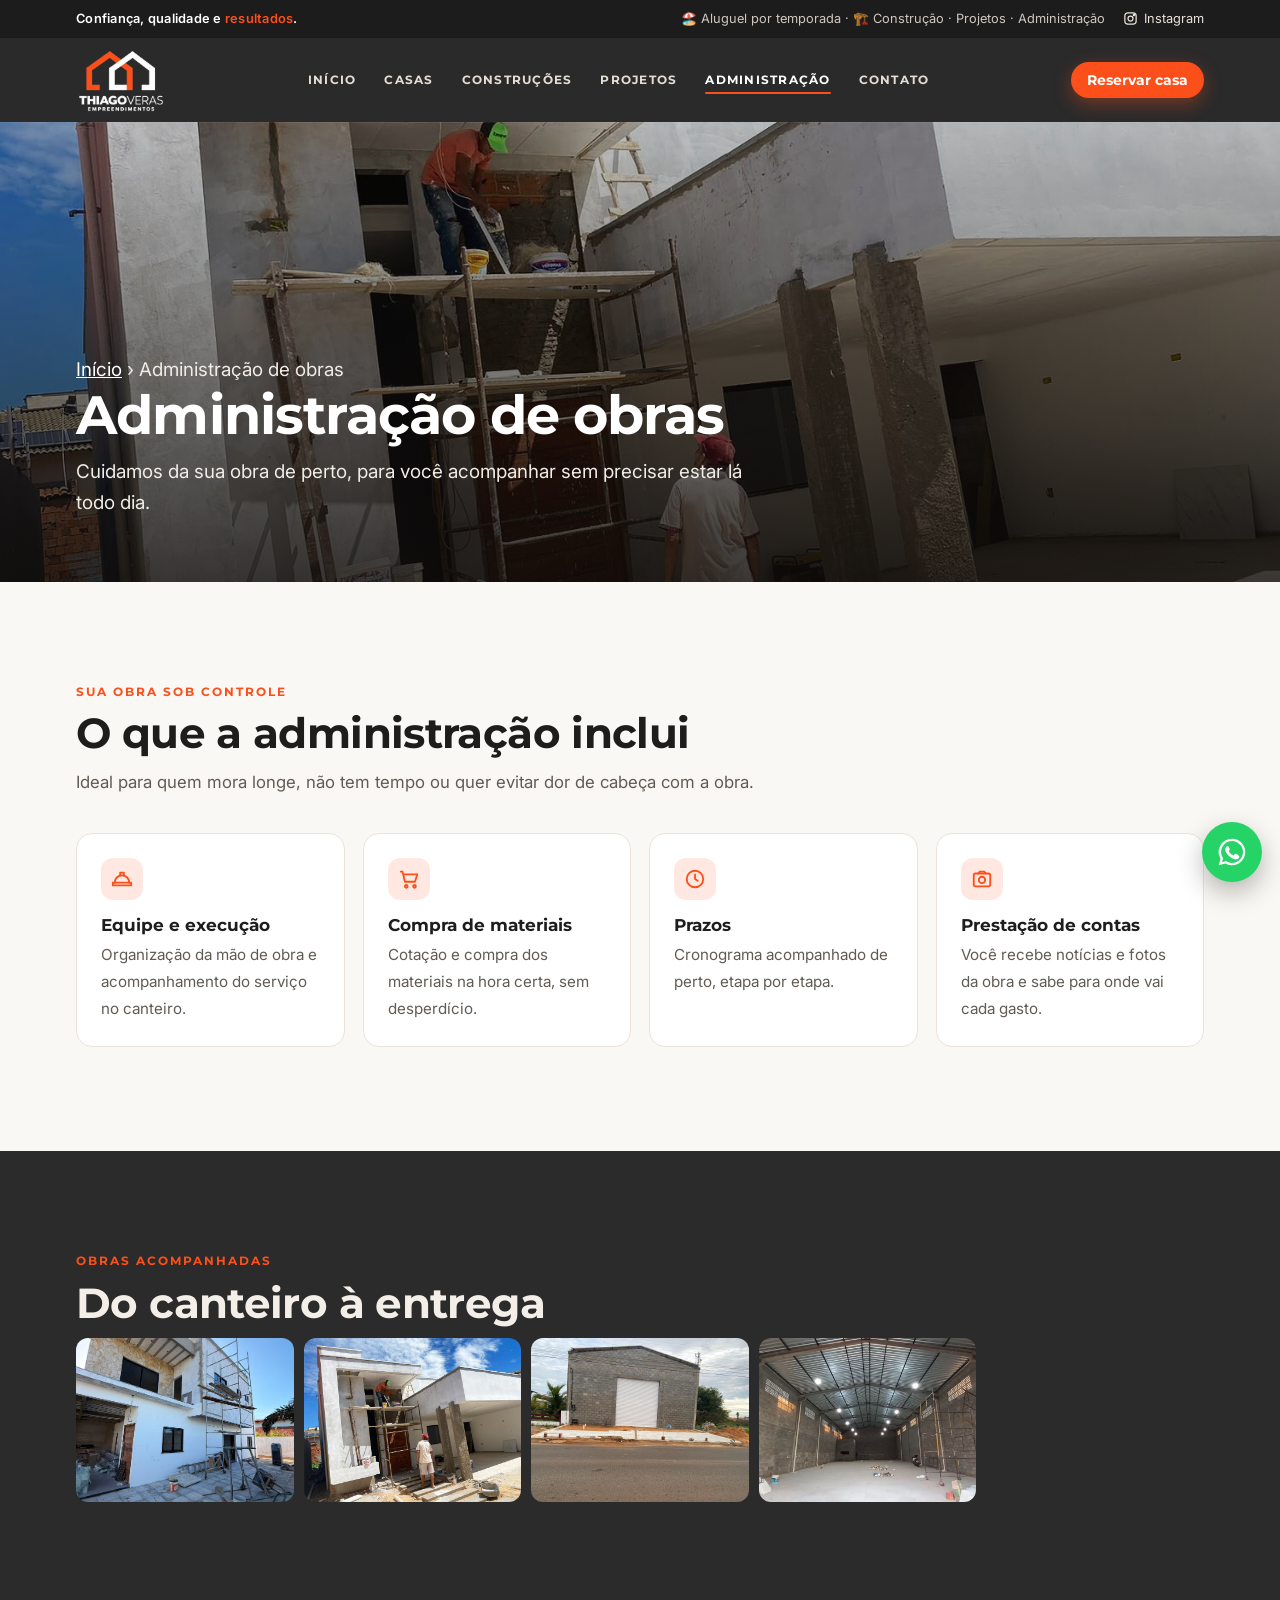
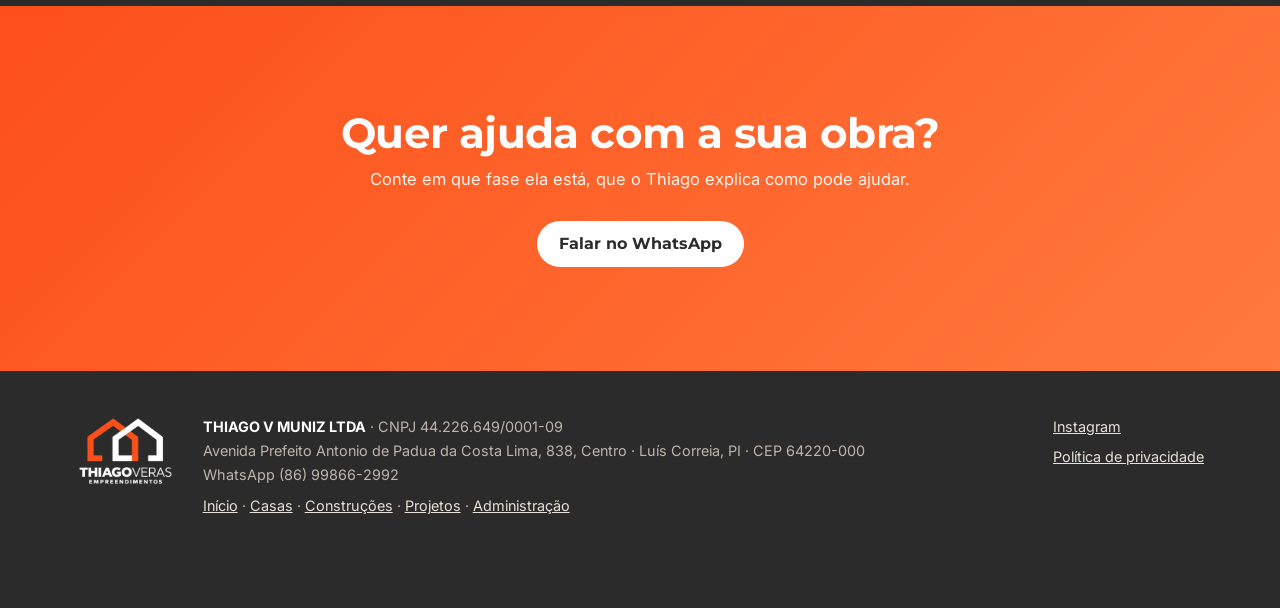
==== administracao.html @ 185dfd1c "Site dividido em páginas: Início, Casas, Construções, Projetos e Administração O início apresenta as" ====
<!doctype html>
<html lang="pt-BR">
<head>
<meta charset="utf-8">
<meta name="viewport" content="width=device-width, initial-scale=1">
<title>Administração de obras — Thiago Veras Empreendimentos, Luís Correia, PI</title>
<meta name="description" content="Administração de obras em Luís Correia e região: equipe, compra de materiais, prazos e prestação de contas.">
<meta property="og:title" content="Administração de obras — Thiago Veras Empreendimentos, Luís Correia, PI">
<meta property="og:description" content="Administração de obras em Luís Correia e região: equipe, compra de materiais, prazos e prestação de contas.">
<meta property="og:image" content="img/obra-casa.jpg">
<meta property="og:type" content="website">
<meta property="og:locale" content="pt_BR">
<meta name="theme-color" content="#2b2b2b">
<link rel="icon" type="image/png" href="favicon.png">
<link rel="apple-touch-icon" href="icon-192.png">
<link rel="preconnect" href="https://fonts.googleapis.com">
<link rel="preconnect" href="https://fonts.gstatic.com" crossorigin>
<link href="https://fonts.googleapis.com/css2?family=Montserrat:wght@600;700;800&family=Inter:wght@400;500;600&display=swap" rel="stylesheet">
<link rel="stylesheet" href="style.css">
</head><body data-msg="Olá, Thiago! Quero falar sobre administração de obra.">

<div class="topbar">
  <div class="wrap">
    <span class="slogan">Confiança, qualidade e <em>resultados</em>.</span>
    <span class="info">
      <span class="hide-sm">🏖️ Aluguel por temporada · 🏗️ Construção · Projetos · Administração</span>
      <a class="hide-sm" href="https://www.instagram.com/thiago_veras_empreendimentos/" rel="noopener" aria-label="Instagram"><svg viewBox="0 0 24 24" fill="none" stroke="currentColor" stroke-width="2" aria-hidden="true"><rect x="3" y="3" width="18" height="18" rx="5"/><circle cx="12" cy="12" r="4"/><circle cx="17.5" cy="6.5" r="1" fill="currentColor"/></svg>Instagram</a>
    </span>
  </div>
</div>

<header class="top" id="topo-fixo">
  <div class="wrap">
    <a class="logo" href="index.html" aria-label="Thiago Veras Empreendimentos, início"><img src="img/logo.png" alt="Thiago Veras Empreendimentos" width="90" height="64"></a>
    <nav class="menu" aria-label="Páginas">
      <a href="index.html">Início</a>
      <a href="casas.html">Casas</a>
      <a href="construcoes.html">Construções</a>
      <a href="projetos.html">Projetos</a>
      <a href="administracao.html" aria-current="page">Administração</a>
      <a href="#contato">Contato</a>
    </nav>
    <div class="head-cta">
      <a class="btn small" href="casas.html">Reservar casa</a>
      <button type="button" class="burger" aria-label="Abrir menu" aria-expanded="false" aria-controls="menu-cel"><svg viewBox="0 0 24 24" fill="none" stroke="currentColor" stroke-width="2.2" stroke-linecap="round" aria-hidden="true"><path d="M4 7h16M4 12h16M4 17h16"/></svg></button>
    </div>
  </div>
</header>

<div class="drawer" id="menu-cel" aria-hidden="true">
  <div class="fundo"></div>
  <div class="painel" role="dialog" aria-label="Menu">
    <div class="topo"><img src="img/logo.png" alt="Thiago Veras Empreendimentos" width="76" height="54"><button type="button" class="fechar" aria-label="Fechar menu">×</button></div>
    <nav aria-label="Páginas">
      <a href="index.html">Início</a>
      <a href="casas.html">Casas</a>
      <a href="construcoes.html">Construções</a>
      <a href="projetos.html">Projetos</a>
      <a href="administracao.html" aria-current="page">Administração</a>
      <a href="#contato">Contato</a>
    </nav>
    <a class="btn wa-link" href="#" rel="noopener">Falar no WhatsApp</a>
    <div class="rodape">
      <span>📍 Luís Correia, Piauí</span>
      <a href="https://www.instagram.com/thiago_veras_empreendimentos/" rel="noopener">@thiago_veras_empreendimentos</a>
    </div>
  </div>
</div>

<main id="topo">
  <section class="page-hero" style="padding:0">
    <img src="img/obra-casa.jpg" alt="Casa em construção com entrada e calçada de pedra" fetchpriority="high">
    <div class="wrap">
      <p class="crumb"><a href="index.html">Início</a> › Administração de obras</p>
      <h1>Administração de obras</h1>
      <p>Cuidamos da sua obra de perto, para você acompanhar sem precisar estar lá todo dia.</p>
    </div>
  </section>

  <section>
    <div class="wrap">
      <p class="eyebrow">Sua obra sob controle</p>
      <h2>O que a administração inclui</h2>
      <p class="lead">Ideal para quem mora longe, não tem tempo ou quer evitar dor de cabeça com a obra.</p>
      <div class="servicos">
        <div class="servico"><i class="ico"><svg viewBox="0 0 24 24" fill="none" stroke="currentColor" stroke-width="2" stroke-linecap="round" stroke-linejoin="round" aria-hidden="true"><path d="M4 16a8 8 0 0 1 16 0"/><path d="M2 16h20v3H2z"/><path d="M10 8V5h4v3"/></svg></i><b>Equipe e execução</b><span>Organização da mão de obra e acompanhamento do serviço no canteiro.</span></div>
        <div class="servico"><i class="ico"><svg viewBox="0 0 24 24" fill="none" stroke="currentColor" stroke-width="2" stroke-linecap="round" stroke-linejoin="round" aria-hidden="true"><circle cx="9" cy="20" r="1.5"/><circle cx="18" cy="20" r="1.5"/><path d="M3 4h2l2.5 11h11L21 7H6"/></svg></i><b>Compra de materiais</b><span>Cotação e compra dos materiais na hora certa, sem desperdício.</span></div>
        <div class="servico"><i class="ico"><svg viewBox="0 0 24 24" fill="none" stroke="currentColor" stroke-width="2" stroke-linecap="round" stroke-linejoin="round" aria-hidden="true"><circle cx="12" cy="12" r="9"/><path d="M12 7v5l3 2"/></svg></i><b>Prazos</b><span>Cronograma acompanhado de perto, etapa por etapa.</span></div>
        <div class="servico"><i class="ico"><svg viewBox="0 0 24 24" fill="none" stroke="currentColor" stroke-width="2" stroke-linecap="round" stroke-linejoin="round" aria-hidden="true"><rect x="3" y="6" width="18" height="14" rx="2"/><circle cx="12" cy="13" r="3.5"/><path d="M8 6l1.5-2h5L16 6"/></svg></i><b>Prestação de contas</b><span>Você recebe notícias e fotos da obra e sabe para onde vai cada gasto.</span></div>
      </div>
    </div>
  </section>

  <section class="build">
    <div class="wrap">
      <p class="eyebrow">Obras acompanhadas</p>
      <h2>Do canteiro à entrega</h2>
      <div class="gallery" data-galeria="Obras">
        <button type="button"><img loading="lazy" src="img/obra-sobrado.jpg" alt="Sobrado em construção com andaime"></button>
        <button type="button"><img loading="lazy" src="img/obra-casa.jpg" alt="Casa em construção com entrada e calçada de pedra"></button>
        <button type="button"><img loading="lazy" src="img/obra-galpao.jpg" alt="Fachada de galpão de blocos com portão de enrolar"></button>
        <button type="button"><img loading="lazy" src="img/obra-galpao-interno.jpg" alt="Interior de galpão amplo com telhado metálico"></button>
      </div>
    </div>
  </section>

  <section class="cta" id="contato">
    <div class="wrap">
      <h2>Quer ajuda com a sua obra?</h2>
      <p>Conte em que fase ela está, que o Thiago explica como pode ajudar.</p>
      <a class="btn wa-link" href="#" rel="noopener">Falar no WhatsApp</a>
    </div>
  </section>
</main>

<footer>
  <div class="wrap grid">
    <img src="img/logo.png" alt="Thiago Veras Empreendimentos" width="99" height="70">
    <div>
      <div><b>THIAGO V MUNIZ LTDA</b> · CNPJ 44.226.649/0001-09</div>
      <div>Avenida Prefeito Antonio de Padua da Costa Lima, 838, Centro · Luís Correia, PI · CEP 64220-000</div>
      <div>WhatsApp (86) 99866-2992</div>
      <div style="margin-top:8px"><a href="index.html">Início</a> · <a href="casas.html">Casas</a> · <a href="construcoes.html">Construções</a> · <a href="projetos.html">Projetos</a> · <a href="administracao.html">Administração</a></div>
    </div>
    <div class="links">
      <a href="https://www.instagram.com/thiago_veras_empreendimentos/" rel="noopener">Instagram</a>
      <a href="https://163-176-74-32.sslip.io/privacidade" rel="noopener">Política de privacidade</a>
    </div>
  </div>
</footer>

<a class="wa-float wa-link" href="#" rel="noopener" aria-label="Falar no WhatsApp">
  <svg viewBox="0 0 24 24" fill="currentColor" aria-hidden="true"><path d="M12 2a10 10 0 0 0-8.6 15.1L2 22l5-1.3A10 10 0 1 0 12 2zm0 18.2a8.2 8.2 0 0 1-4.2-1.2l-.3-.2-3 .8.8-2.9-.2-.3A8.2 8.2 0 1 1 12 20.2zm4.5-6.1c-.2-.1-1.5-.7-1.7-.8-.2-.1-.4-.1-.6.1l-.8 1c-.1.2-.3.2-.5.1a6.7 6.7 0 0 1-3.3-2.9c-.2-.4.2-.4.7-1.3.1-.2 0-.3 0-.4l-.8-1.8c-.2-.5-.4-.4-.6-.4h-.5a1 1 0 0 0-.7.3 3 3 0 0 0-.9 2.2 5.1 5.1 0 0 0 1.1 2.7 11.7 11.7 0 0 0 4.5 4c1.7.7 2.3.8 3.2.6.5-.1 1.5-.6 1.7-1.2.2-.6.2-1.1.2-1.2-.1-.1-.3-.2-.5-.3z"/></svg>
</a>

<dialog id="gal" class="gal" aria-label="Fotos">
  <div class="stage"><img alt=""></div>
  <p class="cap"></p>
  <button type="button" class="icon-btn x" aria-label="Fechar">×</button>
  <button type="button" class="icon-btn prev" aria-label="Foto anterior">‹</button>
  <button type="button" class="icon-btn next" aria-label="Próxima foto">›</button>
</dialog>

<script src="casas.js"></script>
<script src="site.js"></script>
</body>
</html>
---- style.css ----
:root{
  --bg:#faf8f4; --surface:#ffffff; --ink:#1f1d1b; --muted:#625b55; --line:#e9e3da;
  --brand:#fd4f1a; --brand-dark:#d93f0f; --brand-ink:#ffffff; --deep:#2b2b2b; --sea:#0e7c86; --sand:#f4ede2;
  --radius:16px; --shadow:0 10px 30px rgba(31,29,27,.08);
  --font-head:"Montserrat",system-ui,sans-serif; --font-body:"Inter",system-ui,-apple-system,"Segoe UI",Roboto,sans-serif;
}
@media (prefers-color-scheme: dark){
  :root:not([data-theme="light"]){
    --bg:#171513; --surface:#221f1c; --ink:#f3eee8; --muted:#b4aaa0; --line:#38322c;
    --brand:#ff6232; --brand-dark:#ff7a50; --deep:#111; --sea:#4fb7c1; --sand:#2a2622;
    --shadow:0 10px 30px rgba(0,0,0,.35);
  }
}
:root[data-theme="dark"]{
  --bg:#171513; --surface:#221f1c; --ink:#f3eee8; --muted:#b4aaa0; --line:#38322c;
  --brand:#ff6232; --brand-dark:#ff7a50; --deep:#111; --sea:#4fb7c1; --sand:#2a2622;
  --shadow:0 10px 30px rgba(0,0,0,.35);
}
*{box-sizing:border-box}
html{scroll-behavior:smooth;scroll-padding-top:96px}
body{margin:0;background:var(--bg);color:var(--ink);font:16.5px/1.65 var(--font-body);-webkit-font-smoothing:antialiased}
img{max-width:100%;display:block}
a{color:inherit}
h1,h2,h3{font-family:var(--font-head);letter-spacing:-.015em;line-height:1.12}
.wrap{max-width:1160px;margin:0 auto;padding:0 16px}
.eyebrow{font:700 .78rem/1 var(--font-head);letter-spacing:.16em;text-transform:uppercase;color:var(--brand);margin:0 0 12px}
section{padding:clamp(56px,9vw,104px) 0}
section h2{font-size:clamp(1.7rem,4.2vw,2.6rem);margin:0 0 12px}
.lead{color:var(--muted);max-width:44em;margin:0 0 36px;font-size:1.05rem}

/* botões */
.btn{display:inline-flex;align-items:center;justify-content:center;gap:9px;background:var(--brand);color:var(--brand-ink);text-decoration:none;font:700 .98rem/1 var(--font-head);padding:15px 22px;border-radius:999px;border:0;cursor:pointer;transition:background .2s,transform .2s}
.btn:hover{background:var(--brand-dark)}
.btn:active{transform:translateY(1px)}
.btn.small{padding:11px 16px;font-size:.88rem}
.btn.ghost{background:transparent;color:inherit;box-shadow:inset 0 0 0 1.5px currentColor}
.btn.ghost:hover{background:rgba(127,127,127,.12)}
.btn svg{width:18px;height:18px;flex:none}
.btn:focus-visible,.icon-btn:focus-visible,a:focus-visible,button:focus-visible{outline:3px solid var(--brand);outline-offset:3px}

/* topo */
.topbar{background:#1c1c1c;color:#cfc8c0;font-size:.8rem}
.topbar .wrap{display:flex;align-items:center;justify-content:space-between;gap:16px;height:38px}
.topbar .slogan{font-weight:600;color:#fff;letter-spacing:.02em}
.topbar .slogan em{font-style:normal;color:var(--brand)}
.topbar .info{display:flex;align-items:center;gap:18px}
.topbar a{color:#e9e3dc;text-decoration:none;display:inline-flex;align-items:center;gap:6px}
.topbar a:hover{color:#fff}
.topbar svg{width:15px;height:15px}
@media(max-width:760px){.topbar .hide-sm{display:none}.topbar .wrap{justify-content:center}}

header.top{position:sticky;top:0;z-index:40;background:rgba(36,36,36,.97);backdrop-filter:blur(10px);color:#fff;box-shadow:0 1px 0 rgba(255,255,255,.06);transition:box-shadow .3s}
header.top.scrolled{box-shadow:0 8px 24px rgba(0,0,0,.25)}
header.top .wrap{display:flex;align-items:center;justify-content:space-between;gap:16px;height:84px}
.logo{display:flex;align-items:center;gap:14px;text-decoration:none}
.logo img{height:64px;width:auto}
nav.menu{display:flex;align-items:center;gap:4px}
nav.menu a{position:relative;text-decoration:none;color:#e4ded7;font:700 .78rem/1 var(--font-head);letter-spacing:.1em;text-transform:uppercase;padding:12px 12px}
nav.menu a::after{content:"";position:absolute;left:12px;right:12px;bottom:4px;height:2px;border-radius:2px;background:var(--brand);transform:scaleX(0);transform-origin:left;transition:transform .25s}
nav.menu a:hover{color:#fff}
nav.menu a:hover::after,nav.menu a.ativo::after{transform:scaleX(1)}
nav.menu a.ativo{color:#fff}
.head-cta{display:flex;align-items:center;gap:10px}
.head-cta .btn{box-shadow:0 6px 18px rgba(253,79,26,.35)}
.burger{display:none;width:46px;height:46px;border-radius:12px;border:1.5px solid rgba(255,255,255,.25);background:transparent;color:#fff;cursor:pointer;place-items:center}
.burger svg{width:24px;height:24px}
@media(max-width:980px){nav.menu{display:none}.burger{display:grid}}
@media(max-width:420px){.head-cta .btn{display:none}.logo img{height:56px}}

/* menu do celular */
.drawer{position:fixed;inset:0;z-index:60;display:none}
.drawer.aberto{display:block}
.drawer .fundo{position:absolute;inset:0;background:rgba(10,8,6,.6)}
.drawer .painel{position:absolute;top:0;right:0;bottom:0;width:min(340px,86vw);background:#242424;color:#fff;padding:22px;display:flex;flex-direction:column;gap:6px;box-shadow:-10px 0 30px rgba(0,0,0,.35);animation:entra .25s ease-out}
@keyframes entra{from{transform:translateX(30px);opacity:0}to{transform:none;opacity:1}}
.drawer .topo{display:flex;align-items:center;justify-content:space-between;margin-bottom:12px}
.drawer .topo img{height:54px;width:auto}
.drawer .fechar{width:44px;height:44px;border-radius:12px;border:0;background:rgba(255,255,255,.1);color:#fff;font-size:1.5rem;cursor:pointer}
.drawer nav a{display:flex;align-items:center;justify-content:space-between;text-decoration:none;color:#f1ebe4;font:700 1rem var(--font-head);padding:15px 4px;border-bottom:1px solid rgba(255,255,255,.08)}
.drawer nav a::after{content:"›";color:var(--brand);font-size:1.4rem}
.drawer .btn{margin-top:18px}
.drawer .rodape{margin-top:auto;font-size:.85rem;color:#bdb5ac;display:grid;gap:8px}
.drawer .rodape a{color:#e9e3dc}

/* capa */
.hero{position:relative;min-height:min(88vh,760px);display:flex;align-items:flex-end;color:#fff;background:var(--deep);overflow:hidden}
.hero>img{position:absolute;inset:0;width:100%;height:100%;object-fit:cover}
.hero::after{content:"";position:absolute;inset:0;background:linear-gradient(180deg,rgba(15,12,10,.15) 0%,rgba(15,12,10,.25) 40%,rgba(15,12,10,.82) 100%)}
.hero .wrap{position:relative;z-index:1;width:100%;padding-top:120px;padding-bottom:clamp(48px,9vw,96px)}
.hero .tag{display:inline-flex;align-items:center;gap:8px;background:rgba(255,255,255,.14);backdrop-filter:blur(6px);border:1px solid rgba(255,255,255,.25);padding:7px 14px;border-radius:999px;font:600 .82rem var(--font-body);margin-bottom:18px}
.hero h1{font-size:clamp(2.2rem,6.6vw,4.4rem);margin:0 0 16px;max-width:13em;text-shadow:0 2px 24px rgba(0,0,0,.25)}
.hero p{font-size:clamp(1.05rem,2.4vw,1.28rem);max-width:33em;margin:0 0 30px;color:#f1ece6}
.hero .row{display:flex;flex-wrap:wrap;gap:12px}
.hero .btn.ghost{color:#fff}
.credit{position:absolute;right:12px;bottom:8px;z-index:1;font-size:.7rem;color:rgba(255,255,255,.7)}

/* faixa de confiança */
.trust{background:var(--surface);border-bottom:1px solid var(--line);padding:0}
.trust ul{list-style:none;margin:0 auto;padding:22px 16px;display:grid;grid-template-columns:repeat(4,1fr);gap:18px;max-width:1160px}
.trust li{display:flex;align-items:center;gap:12px;font-weight:600;font-size:.95rem}
.trust li span{display:block;font-weight:400;color:var(--muted);font-size:.85rem}
.ico{flex:none;width:42px;height:42px;border-radius:12px;display:grid;place-items:center;background:color-mix(in srgb,var(--brand) 13%,transparent);color:var(--brand)}
.ico svg{width:22px;height:22px}
@media(max-width:860px){.trust ul{grid-template-columns:1fr 1fr}}
@media(max-width:480px){.trust ul{grid-template-columns:1fr}}

/* casas */
.cards{display:grid;grid-template-columns:repeat(auto-fill,minmax(320px,1fr));gap:24px}
@media(max-width:380px){.cards{grid-template-columns:1fr}}
.card{background:var(--surface);border:1px solid var(--line);border-radius:20px;overflow:hidden;display:flex;flex-direction:column;box-shadow:var(--shadow)}
.card .cover{position:relative;padding:0;border:0;background:var(--line);aspect-ratio:4/3;cursor:zoom-in;overflow:hidden}
.card .cover img{width:100%;height:100%;object-fit:cover;transition:transform .5s}
.card .cover:hover img{transform:scale(1.04)}
.card .count{position:absolute;right:12px;bottom:12px;background:rgba(0,0,0,.6);color:#fff;font:600 .78rem var(--font-body);padding:5px 10px;border-radius:999px;display:flex;align-items:center;gap:6px}
.card .count svg{width:14px;height:14px}
.card .body{padding:20px;display:flex;flex-direction:column;gap:10px;flex:1}
.card h3{margin:0;font-size:1.2rem}
.card .city{margin:-4px 0 0;color:var(--muted);font-size:.9rem}
.card .desc{margin:0;color:var(--muted);font-size:.95rem}
.chips{display:flex;flex-wrap:wrap;gap:6px;margin:2px 0}
.chips span{background:var(--sand);color:var(--ink);font-size:.8rem;font-weight:600;padding:5px 10px;border-radius:999px}
.card .foot{margin-top:auto;padding-top:12px;border-top:1px solid var(--line);display:flex;align-items:center;justify-content:space-between;gap:10px;flex-wrap:wrap}
.price{font-size:.88rem;color:var(--muted)}
.price b{font:800 1.25rem var(--font-head);color:var(--ink)}
.card .acts{display:flex;gap:8px}
.card video{width:100%;aspect-ratio:9/16;max-height:420px;object-fit:cover;background:#000;border-radius:12px}
.card video.wide{aspect-ratio:16/9}

/* como reservar */
.steps{display:grid;grid-template-columns:repeat(3,1fr);gap:20px;counter-reset:s}
@media(max-width:760px){.steps{grid-template-columns:1fr}}
.step{background:var(--surface);border:1px solid var(--line);border-radius:var(--radius);padding:24px}
.step::before{counter-increment:s;content:counter(s);display:grid;place-items:center;width:38px;height:38px;border-radius:50%;background:var(--brand);color:#fff;font:800 1rem var(--font-head);margin-bottom:14px}
.step b{display:block;font:700 1.08rem var(--font-head);margin-bottom:6px}
.step span{color:var(--muted);font-size:.95rem}

/* região */
.region{background:var(--sand)}
.region .grid{display:grid;grid-template-columns:1.05fr 1fr;gap:clamp(24px,5vw,60px);align-items:center}
@media(max-width:860px){.region .grid{grid-template-columns:1fr}}
.region .pics{display:grid;grid-template-columns:1fr 1fr;gap:12px}
.region .pics img{border-radius:var(--radius);width:100%;aspect-ratio:3/4;object-fit:cover}
.region .pics img:first-child{margin-top:28px}
ul.ticks{list-style:none;padding:0;margin:18px 0 0;display:grid;gap:10px}
ul.ticks li{display:flex;gap:10px}
ul.ticks li::before{content:"";flex:none;width:20px;height:20px;margin-top:3px;border-radius:50%;background:var(--brand) url("data:image/svg+xml,%3Csvg xmlns='http://www.w3.org/2000/svg' viewBox='0 0 24 24' fill='none' stroke='white' stroke-width='3.2' stroke-linecap='round' stroke-linejoin='round'%3E%3Cpath d='M5 12l5 5L20 7'/%3E%3C/svg%3E") center/12px no-repeat}

/* construtora */
.build{background:var(--deep);color:#f3eee8}
.build .lead{color:#c9c1b8}
.build .grid{display:grid;grid-template-columns:1fr 1fr;gap:clamp(24px,5vw,60px);align-items:center}
@media(max-width:860px){.build .grid{grid-template-columns:1fr}}
.build .placa{border-radius:var(--radius);aspect-ratio:4/5;object-fit:cover;width:100%}
@media(max-width:860px){.build .placa{aspect-ratio:4/3}}
.build .btn.ghost{color:#f3eee8}
.gallery{display:grid;grid-template-columns:repeat(auto-fill,minmax(200px,1fr));gap:10px;margin-top:32px}
.gallery button{padding:0;border:0;border-radius:12px;overflow:hidden;aspect-ratio:4/3;cursor:zoom-in;background:#000}
.gallery img{width:100%;height:100%;object-fit:cover;transition:transform .4s}
.gallery button:hover img{transform:scale(1.05)}
.build .video{margin-top:32px;display:grid;grid-template-columns:auto 1fr;gap:24px;align-items:center}
.build .video video{width:min(300px,100%);aspect-ratio:9/16;border-radius:var(--radius);background:#000;object-fit:cover}
@media(max-width:640px){.build .video{grid-template-columns:1fr}}

/* perguntas */
.faq{max-width:820px}
.faq details{background:var(--surface);border:1px solid var(--line);border-radius:14px;margin-bottom:10px}
.faq summary{cursor:pointer;list-style:none;padding:18px 52px 18px 20px;font:700 1rem var(--font-head);position:relative}
.faq summary::-webkit-details-marker{display:none}
.faq summary::after{content:"+";position:absolute;right:20px;top:50%;transform:translateY(-50%);font-size:1.5rem;color:var(--brand);font-weight:400}
.faq details[open] summary::after{content:"–"}
.faq details p{margin:0;padding:0 20px 18px;color:var(--muted)}

/* chamada final */
.cta{background:linear-gradient(135deg,var(--brand),#ff7a3d);color:#fff;text-align:center}
.cta h2{margin-bottom:10px}
.cta p{margin:0 auto 28px;max-width:36em;color:#fff3ec}
.cta .btn{background:#fff;color:var(--deep)}
.cta .btn:hover{background:#f6efe8}

footer{background:var(--deep);color:#bdb5ac;padding:44px 0 90px;font-size:.9rem}
footer .grid{display:grid;grid-template-columns:auto 1fr auto;gap:28px;align-items:start}
@media(max-width:760px){footer .grid{grid-template-columns:1fr}}
footer img{height:70px;width:auto}
footer b{color:#fff}
footer a{color:#e7e0d8}
footer .links{display:grid;gap:6px}

/* WhatsApp flutuante */
.wa-float{position:fixed;right:18px;bottom:18px;z-index:50;width:60px;height:60px;border-radius:50%;background:#25d366;color:#fff;display:grid;place-items:center;box-shadow:0 10px 26px rgba(0,0,0,.28);transition:transform .2s}
.wa-float:hover{transform:scale(1.06)}
.wa-float svg{width:32px;height:32px}

/* diálogos */
dialog{border:0;padding:0}
dialog.gal{background:transparent;max-width:100vw;max-height:100vh;width:100vw;height:100vh;overflow:hidden}
dialog.gal::backdrop{background:rgba(8,6,5,.94)}
.gal .stage{position:absolute;inset:0;display:grid;place-items:center;padding:56px 12px 70px}
.gal .stage img{max-width:100%;max-height:100%;object-fit:contain;border-radius:8px}
.gal .cap{position:absolute;left:0;right:0;bottom:18px;text-align:center;color:#e8e2dc;font-size:.92rem}
.icon-btn{position:absolute;width:46px;height:46px;border-radius:50%;border:0;background:rgba(255,255,255,.14);color:#fff;font-size:1.6rem;line-height:1;cursor:pointer;display:grid;place-items:center}
.icon-btn:hover{background:rgba(255,255,255,.26)}
.gal .x{top:12px;right:12px}
.gal .prev{left:12px;top:50%;transform:translateY(-50%)}
.gal .next{right:12px;top:50%;transform:translateY(-50%)}

dialog.book{border-radius:20px;width:min(520px,calc(100vw - 24px));max-height:calc(100vh - 24px);overflow:auto;background:var(--surface);color:var(--ink)}
dialog.book::backdrop{background:rgba(10,7,5,.7)}
.book form{padding:24px 20px 20px;display:grid;gap:14px}
.book h3{margin:0;font-size:1.25rem;padding-right:40px}
.book .sub{margin:0;color:var(--muted);font-size:.95rem}
.book .xb{position:absolute;top:12px;right:12px;width:40px;height:40px;border-radius:50%;border:0;background:var(--line);color:var(--ink);font-size:1.3rem;cursor:pointer}
.book label{display:grid;gap:6px;font-size:.88rem;font-weight:600}
.book input{font:inherit;padding:12px;border:1.5px solid var(--line);border-radius:12px;background:var(--bg);color:var(--ink);min-width:0;width:100%}
.book .two-col{display:grid;grid-template-columns:1fr 1fr;gap:12px}
.book .resumo{background:var(--bg);border:1px dashed var(--line);border-radius:12px;padding:12px 14px;font-size:.95rem;min-height:3.2em}
.book .resumo b{font-size:1.05rem}
.book .erro{color:#b3261e;font-weight:600;margin:0;font-size:.92rem}
@media(prefers-color-scheme:dark){:root:not([data-theme="light"]) .book .erro{color:#ff8a80}}
.book .btn{width:100%}
.book .nota{margin:0;color:var(--muted);font-size:.82rem;text-align:center}

/* páginas internas */
nav.menu a[aria-current="page"]{color:#fff}
nav.menu a[aria-current="page"]::after{transform:scaleX(1)}
.drawer nav a[aria-current="page"]{color:var(--brand)}
.page-hero{position:relative;min-height:min(52vh,460px);display:flex;align-items:flex-end;color:#fff;background:var(--deep);overflow:hidden}
.page-hero>img{position:absolute;inset:0;width:100%;height:100%;object-fit:cover}
.page-hero::after{content:"";position:absolute;inset:0;background:linear-gradient(180deg,rgba(15,12,10,.25),rgba(15,12,10,.82))}
.page-hero .wrap{position:relative;z-index:1;width:100%;padding-top:90px;padding-bottom:clamp(36px,6vw,64px)}
.page-hero h1{font-size:clamp(2rem,5.6vw,3.4rem);margin:0 0 10px}
.page-hero p{margin:0;max-width:36em;font-size:clamp(1rem,2.2vw,1.18rem);color:#f1ece6}
.crumb{font-size:.85rem;margin:0 0 12px;color:#e7e0d8}
.crumb a{color:#fff}

/* início: as quatro áreas */
.areas{display:grid;grid-template-columns:repeat(4,1fr);gap:18px}
@media(max-width:1020px){.areas{grid-template-columns:repeat(2,1fr)}}
@media(max-width:560px){.areas{grid-template-columns:1fr}}
.area{position:relative;display:flex;flex-direction:column;justify-content:flex-end;min-height:360px;border-radius:20px;overflow:hidden;color:#fff;text-decoration:none;background:#000;box-shadow:var(--shadow);isolation:isolate}
.area img{position:absolute;inset:0;width:100%;height:100%;object-fit:cover;z-index:-2;transition:transform .6s}
.area::before{content:"";position:absolute;inset:0;z-index:-1;background:linear-gradient(180deg,rgba(0,0,0,0) 30%,rgba(0,0,0,.85))}
.area:hover img{transform:scale(1.06)}
.area .txt{padding:22px}
.area .num{font:800 .78rem var(--font-head);letter-spacing:.16em;color:var(--brand);text-transform:uppercase}
.area h3{margin:6px 0 6px;font-size:1.5rem}
.area p{margin:0 0 14px;font-size:.93rem;color:#ece6df}
.area .ir{display:inline-flex;align-items:center;gap:8px;font:700 .85rem var(--font-head);text-transform:uppercase;letter-spacing:.08em}
.area .ir span{display:grid;place-items:center;width:30px;height:30px;border-radius:50%;background:var(--brand);transition:transform .25s}
.area:hover .ir span{transform:translateX(4px)}
.area:focus-visible{outline:3px solid var(--brand);outline-offset:4px}

/* serviços (projetos e administração) */
.servicos{display:grid;grid-template-columns:repeat(auto-fit,minmax(240px,1fr));gap:18px}
.servico{background:var(--surface);border:1px solid var(--line);border-radius:var(--radius);padding:24px}
.servico .ico{margin-bottom:14px}
.servico b{display:block;font:700 1.08rem var(--font-head);margin-bottom:6px}
.servico span{color:var(--muted);font-size:.95rem}
.split{display:grid;grid-template-columns:1fr 1fr;gap:clamp(24px,5vw,60px);align-items:center}
@media(max-width:860px){.split{grid-template-columns:1fr}}
.split img{border-radius:var(--radius);width:100%;aspect-ratio:4/3;object-fit:cover}
.build .gallery{margin-top:0}
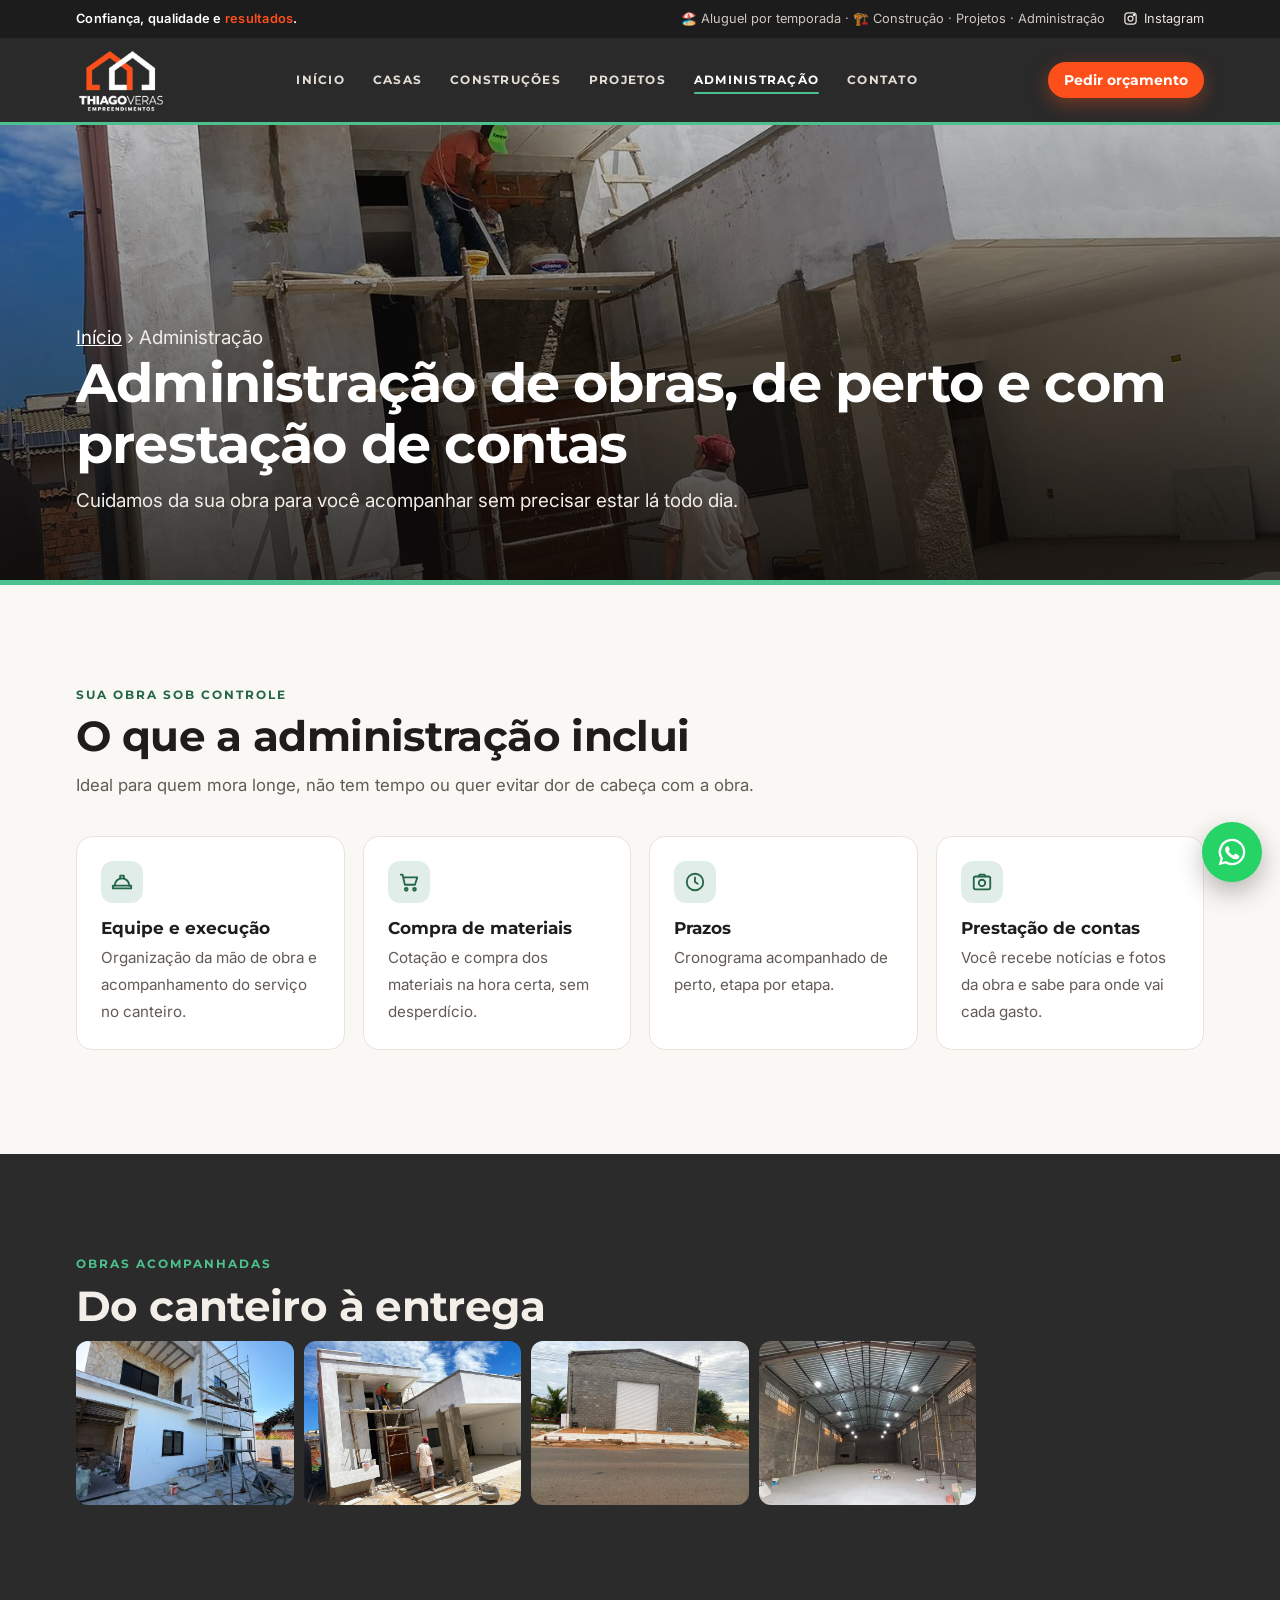
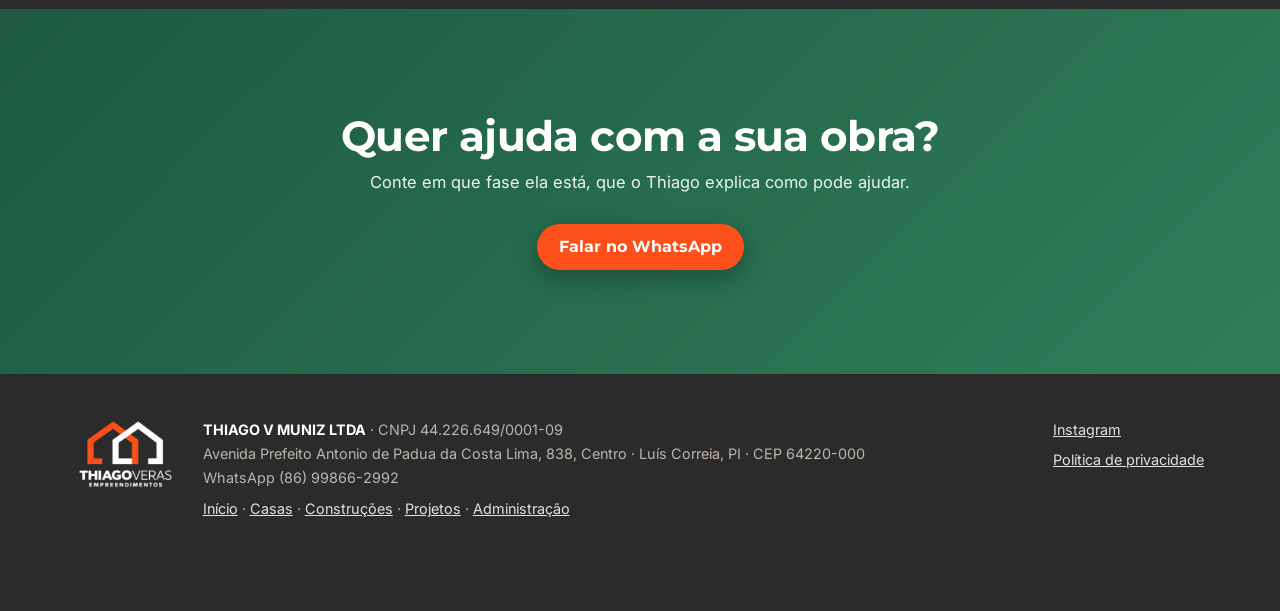
==== commit 957fa847: "Cor de destaque por área, botão do topo por página e seção do destino Cada área (Início, Casas, Cons" ====
--- a/administracao.html
+++ b/administracao.html
@@ -17,7 +17,7 @@
 <link rel="preconnect" href="https://fonts.gstatic.com" crossorigin>
 <link href="https://fonts.googleapis.com/css2?family=Montserrat:wght@600;700;800&family=Inter:wght@400;500;600&display=swap" rel="stylesheet">
 <link rel="stylesheet" href="style.css">
-</head><body data-msg="Olá, Thiago! Quero falar sobre administração de obra.">
+</head><body class="tema-administracao" data-msg="Olá, Thiago! Quero falar sobre administração de obra.">
 
 <div class="topbar">
   <div class="wrap">
@@ -41,7 +41,7 @@
       <a href="#contato">Contato</a>
     </nav>
     <div class="head-cta">
-      <a class="btn small" href="casas.html">Reservar casa</a>
+      <a class="btn small wa-link" data-msg="Olá, Thiago! Quero falar sobre administração de obra." href="#" rel="noopener">Pedir orçamento</a>
       <button type="button" class="burger" aria-label="Abrir menu" aria-expanded="false" aria-controls="menu-cel"><svg viewBox="0 0 24 24" fill="none" stroke="currentColor" stroke-width="2.2" stroke-linecap="round" aria-hidden="true"><path d="M4 7h16M4 12h16M4 17h16"/></svg></button>
     </div>
   </div>
@@ -71,9 +71,9 @@
   <section class="page-hero" style="padding:0">
     <img src="img/obra-casa.jpg" alt="Casa em construção com entrada e calçada de pedra" fetchpriority="high">
     <div class="wrap">
-      <p class="crumb"><a href="index.html">Início</a> › Administração de obras</p>
-      <h1>Administração de obras</h1>
-      <p>Cuidamos da sua obra de perto, para você acompanhar sem precisar estar lá todo dia.</p>
+      <p class="crumb"><a href="index.html">Início</a> › Administração</p>
+      <h1>Administração de obras, de perto e com prestação de contas</h1>
+      <p>Cuidamos da sua obra para você acompanhar sem precisar estar lá todo dia.</p>
     </div>
   </section>
 
--- a/style.css
+++ b/style.css
@@ -1,6 +1,7 @@
 :root{
   --bg:#faf8f4; --surface:#ffffff; --ink:#1f1d1b; --muted:#625b55; --line:#e9e3da;
   --brand:#fd4f1a; --brand-dark:#d93f0f; --brand-ink:#ffffff; --deep:#2b2b2b; --sea:#0e7c86; --sand:#f4ede2;
+  --accent:#0e7c86; --accent-text:#0a6b74; --accent-hi:#2bb3c0; --faixa:linear-gradient(135deg,#0a5a62,#0e7c86);
   --radius:16px; --shadow:0 10px 30px rgba(31,29,27,.08);
   --font-head:"Montserrat",system-ui,sans-serif; --font-body:"Inter",system-ui,-apple-system,"Segoe UI",Roboto,sans-serif;
 }
@@ -23,7 +24,7 @@
 a{color:inherit}
 h1,h2,h3{font-family:var(--font-head);letter-spacing:-.015em;line-height:1.12}
 .wrap{max-width:1160px;margin:0 auto;padding:0 16px}
-.eyebrow{font:700 .78rem/1 var(--font-head);letter-spacing:.16em;text-transform:uppercase;color:var(--brand);margin:0 0 12px}
+.eyebrow{font:700 .78rem/1 var(--font-head);letter-spacing:.16em;text-transform:uppercase;color:var(--accent-text);margin:0 0 12px}
 section{padding:clamp(56px,9vw,104px) 0}
 section h2{font-size:clamp(1.7rem,4.2vw,2.6rem);margin:0 0 12px}
 .lead{color:var(--muted);max-width:44em;margin:0 0 36px;font-size:1.05rem}
@@ -49,14 +50,14 @@
 .topbar svg{width:15px;height:15px}
 @media(max-width:760px){.topbar .hide-sm{display:none}.topbar .wrap{justify-content:center}}
 
-header.top{position:sticky;top:0;z-index:40;background:rgba(36,36,36,.97);backdrop-filter:blur(10px);color:#fff;box-shadow:0 1px 0 rgba(255,255,255,.06);transition:box-shadow .3s}
+header.top{position:sticky;top:0;z-index:40;background:rgba(36,36,36,.97);backdrop-filter:blur(10px);color:#fff;border-bottom:3px solid var(--accent-hi);transition:box-shadow .3s}
 header.top.scrolled{box-shadow:0 8px 24px rgba(0,0,0,.25)}
 header.top .wrap{display:flex;align-items:center;justify-content:space-between;gap:16px;height:84px}
 .logo{display:flex;align-items:center;gap:14px;text-decoration:none}
 .logo img{height:64px;width:auto}
 nav.menu{display:flex;align-items:center;gap:4px}
 nav.menu a{position:relative;text-decoration:none;color:#e4ded7;font:700 .78rem/1 var(--font-head);letter-spacing:.1em;text-transform:uppercase;padding:12px 12px}
-nav.menu a::after{content:"";position:absolute;left:12px;right:12px;bottom:4px;height:2px;border-radius:2px;background:var(--brand);transform:scaleX(0);transform-origin:left;transition:transform .25s}
+nav.menu a::after{content:"";position:absolute;left:12px;right:12px;bottom:4px;height:2px;border-radius:2px;background:var(--accent-hi);transform:scaleX(0);transform-origin:left;transition:transform .25s}
 nav.menu a:hover{color:#fff}
 nav.menu a:hover::after,nav.menu a.ativo::after{transform:scaleX(1)}
 nav.menu a.ativo{color:#fff}
@@ -77,7 +78,7 @@
 .drawer .topo img{height:54px;width:auto}
 .drawer .fechar{width:44px;height:44px;border-radius:12px;border:0;background:rgba(255,255,255,.1);color:#fff;font-size:1.5rem;cursor:pointer}
 .drawer nav a{display:flex;align-items:center;justify-content:space-between;text-decoration:none;color:#f1ebe4;font:700 1rem var(--font-head);padding:15px 4px;border-bottom:1px solid rgba(255,255,255,.08)}
-.drawer nav a::after{content:"›";color:var(--brand);font-size:1.4rem}
+.drawer nav a::after{content:"›";color:var(--accent-hi);font-size:1.4rem}
 .drawer .btn{margin-top:18px}
 .drawer .rodape{margin-top:auto;font-size:.85rem;color:#bdb5ac;display:grid;gap:8px}
 .drawer .rodape a{color:#e9e3dc}
@@ -99,7 +100,7 @@
 .trust ul{list-style:none;margin:0 auto;padding:22px 16px;display:grid;grid-template-columns:repeat(4,1fr);gap:18px;max-width:1160px}
 .trust li{display:flex;align-items:center;gap:12px;font-weight:600;font-size:.95rem}
 .trust li span{display:block;font-weight:400;color:var(--muted);font-size:.85rem}
-.ico{flex:none;width:42px;height:42px;border-radius:12px;display:grid;place-items:center;background:color-mix(in srgb,var(--brand) 13%,transparent);color:var(--brand)}
+.ico{flex:none;width:42px;height:42px;border-radius:12px;display:grid;place-items:center;background:color-mix(in srgb,var(--accent) 14%,transparent);color:var(--accent-text)}
 .ico svg{width:22px;height:22px}
 @media(max-width:860px){.trust ul{grid-template-columns:1fr 1fr}}
 @media(max-width:480px){.trust ul{grid-template-columns:1fr}}
@@ -118,7 +119,7 @@
 .card .city{margin:-4px 0 0;color:var(--muted);font-size:.9rem}
 .card .desc{margin:0;color:var(--muted);font-size:.95rem}
 .chips{display:flex;flex-wrap:wrap;gap:6px;margin:2px 0}
-.chips span{background:var(--sand);color:var(--ink);font-size:.8rem;font-weight:600;padding:5px 10px;border-radius:999px}
+.chips span{background:color-mix(in srgb,var(--accent) 11%,var(--surface));color:var(--ink);font-size:.8rem;font-weight:600;padding:5px 10px;border-radius:999px}
 .card .foot{margin-top:auto;padding-top:12px;border-top:1px solid var(--line);display:flex;align-items:center;justify-content:space-between;gap:10px;flex-wrap:wrap}
 .price{font-size:.88rem;color:var(--muted)}
 .price b{font:800 1.25rem var(--font-head);color:var(--ink)}
@@ -130,7 +131,7 @@
 .steps{display:grid;grid-template-columns:repeat(3,1fr);gap:20px;counter-reset:s}
 @media(max-width:760px){.steps{grid-template-columns:1fr}}
 .step{background:var(--surface);border:1px solid var(--line);border-radius:var(--radius);padding:24px}
-.step::before{counter-increment:s;content:counter(s);display:grid;place-items:center;width:38px;height:38px;border-radius:50%;background:var(--brand);color:#fff;font:800 1rem var(--font-head);margin-bottom:14px}
+.step::before{counter-increment:s;content:counter(s);display:grid;place-items:center;width:38px;height:38px;border-radius:50%;background:var(--accent);color:#fff;font:800 1rem var(--font-head);margin-bottom:14px}
 .step b{display:block;font:700 1.08rem var(--font-head);margin-bottom:6px}
 .step span{color:var(--muted);font-size:.95rem}
 
@@ -143,7 +144,7 @@
 .region .pics img:first-child{margin-top:28px}
 ul.ticks{list-style:none;padding:0;margin:18px 0 0;display:grid;gap:10px}
 ul.ticks li{display:flex;gap:10px}
-ul.ticks li::before{content:"";flex:none;width:20px;height:20px;margin-top:3px;border-radius:50%;background:var(--brand) url("data:image/svg+xml,%3Csvg xmlns='http://www.w3.org/2000/svg' viewBox='0 0 24 24' fill='none' stroke='white' stroke-width='3.2' stroke-linecap='round' stroke-linejoin='round'%3E%3Cpath d='M5 12l5 5L20 7'/%3E%3C/svg%3E") center/12px no-repeat}
+ul.ticks li::before{content:"";flex:none;width:20px;height:20px;margin-top:3px;border-radius:50%;background:var(--accent) url("data:image/svg+xml,%3Csvg xmlns='http://www.w3.org/2000/svg' viewBox='0 0 24 24' fill='none' stroke='white' stroke-width='3.2' stroke-linecap='round' stroke-linejoin='round'%3E%3Cpath d='M5 12l5 5L20 7'/%3E%3C/svg%3E") center/12px no-repeat}
 
 /* construtora */
 .build{background:var(--deep);color:#f3eee8}
@@ -166,16 +167,15 @@
 .faq details{background:var(--surface);border:1px solid var(--line);border-radius:14px;margin-bottom:10px}
 .faq summary{cursor:pointer;list-style:none;padding:18px 52px 18px 20px;font:700 1rem var(--font-head);position:relative}
 .faq summary::-webkit-details-marker{display:none}
-.faq summary::after{content:"+";position:absolute;right:20px;top:50%;transform:translateY(-50%);font-size:1.5rem;color:var(--brand);font-weight:400}
+.faq summary::after{content:"+";position:absolute;right:20px;top:50%;transform:translateY(-50%);font-size:1.5rem;color:var(--accent-text);font-weight:400}
 .faq details[open] summary::after{content:"–"}
 .faq details p{margin:0;padding:0 20px 18px;color:var(--muted)}
 
 /* chamada final */
-.cta{background:linear-gradient(135deg,var(--brand),#ff7a3d);color:#fff;text-align:center}
+.cta{background:var(--faixa);color:#fff;text-align:center}
 .cta h2{margin-bottom:10px}
-.cta p{margin:0 auto 28px;max-width:36em;color:#fff3ec}
-.cta .btn{background:#fff;color:var(--deep)}
-.cta .btn:hover{background:#f6efe8}
+.cta p{margin:0 auto 28px;max-width:36em;color:#f1f1f1}
+.cta .btn{box-shadow:0 8px 24px rgba(0,0,0,.28)}
 
 footer{background:var(--deep);color:#bdb5ac;padding:44px 0 90px;font-size:.9rem}
 footer .grid{display:grid;grid-template-columns:auto 1fr auto;gap:28px;align-items:start}
@@ -222,8 +222,8 @@
 /* páginas internas */
 nav.menu a[aria-current="page"]{color:#fff}
 nav.menu a[aria-current="page"]::after{transform:scaleX(1)}
-.drawer nav a[aria-current="page"]{color:var(--brand)}
-.page-hero{position:relative;min-height:min(52vh,460px);display:flex;align-items:flex-end;color:#fff;background:var(--deep);overflow:hidden}
+.drawer nav a[aria-current="page"]{color:var(--accent-hi)}
+.page-hero{position:relative;min-height:min(52vh,460px);display:flex;align-items:flex-end;color:#fff;background:var(--deep);overflow:hidden;border-bottom:5px solid var(--accent-hi)}
 .page-hero>img{position:absolute;inset:0;width:100%;height:100%;object-fit:cover}
 .page-hero::after{content:"";position:absolute;inset:0;background:linear-gradient(180deg,rgba(15,12,10,.25),rgba(15,12,10,.82))}
 .page-hero .wrap{position:relative;z-index:1;width:100%;padding-top:90px;padding-bottom:clamp(36px,6vw,64px)}
@@ -241,11 +241,11 @@
 .area::before{content:"";position:absolute;inset:0;z-index:-1;background:linear-gradient(180deg,rgba(0,0,0,0) 30%,rgba(0,0,0,.85))}
 .area:hover img{transform:scale(1.06)}
 .area .txt{padding:22px}
-.area .num{font:800 .78rem var(--font-head);letter-spacing:.16em;color:var(--brand);text-transform:uppercase}
+.area .num{font:800 .78rem var(--font-head);letter-spacing:.16em;color:var(--cl,var(--brand));text-transform:uppercase}
 .area h3{margin:6px 0 6px;font-size:1.5rem}
 .area p{margin:0 0 14px;font-size:.93rem;color:#ece6df}
 .area .ir{display:inline-flex;align-items:center;gap:8px;font:700 .85rem var(--font-head);text-transform:uppercase;letter-spacing:.08em}
-.area .ir span{display:grid;place-items:center;width:30px;height:30px;border-radius:50%;background:var(--brand);transition:transform .25s}
+.area .ir span{display:grid;place-items:center;width:30px;height:30px;border-radius:50%;background:var(--c,var(--brand));transition:transform .25s}
 .area:hover .ir span{transform:translateX(4px)}
 .area:focus-visible{outline:3px solid var(--brand);outline-offset:4px}
 
@@ -259,3 +259,99 @@
 @media(max-width:860px){.split{grid-template-columns:1fr}}
 .split img{border-radius:var(--radius);width:100%;aspect-ratio:4/3;object-fit:cover}
 .build .gallery{margin-top:0}
+
+/* início: nome em destaque e as quatro áreas logo na abertura */
+.hub{position:relative;min-height:calc(100vh - 122px);display:flex;align-items:center;color:#fff;background:var(--deep);overflow:hidden}
+.hub>.fundo{position:absolute;inset:0;width:100%;height:100%;object-fit:cover}
+.hub::after{content:"";position:absolute;inset:0;background:radial-gradient(70% 45% at 50% 24%,rgba(10,8,6,.34),transparent 72%),linear-gradient(180deg,rgba(10,8,6,.22) 0%,rgba(10,8,6,.08) 30%,rgba(10,8,6,.34) 64%,rgba(10,8,6,.80) 100%)}
+.hub .wrap{position:relative;z-index:1;width:100%;padding-top:clamp(20px,3.2vh,40px);padding-bottom:clamp(24px,4vh,48px)}
+.marca{text-align:center}
+.marca-icone{width:clamp(70px,9vw,112px);height:auto;margin:0 auto 10px;filter:drop-shadow(0 6px 18px rgba(0,0,0,.35))}
+.marca h1{margin:0;font:800 clamp(2.4rem,7.4vw,4.8rem)/.95 var(--font-head);letter-spacing:.01em;text-transform:uppercase;text-shadow:0 4px 30px rgba(0,0,0,.35)}
+.marca h1 .leve{font-weight:500}
+.marca h1 .emp{display:flex;align-items:center;justify-content:center;gap:.9em;margin-top:14px;padding-left:.42em;font:700 clamp(.78rem,2.2vw,1.3rem)/1 var(--font-head);letter-spacing:.42em;color:#fff}
+.marca h1 .emp::before,.marca h1 .emp::after{content:"";width:clamp(26px,6vw,64px);height:3px;border-radius:3px;background:var(--brand);box-shadow:0 0 14px rgba(253,79,26,.7)}
+.marca .slogan-g{margin:14px auto 0;color:#f3ece4;font-size:clamp(.95rem,2vw,1.1rem)}
+.escolha{margin:clamp(18px,3.4vh,34px) 0 14px;text-align:center;font:700 .82rem var(--font-head);letter-spacing:.2em;text-transform:uppercase;color:#fff;opacity:.9}
+.hub .area{min-height:clamp(340px,46vh,470px);text-align:left;border:1px solid rgba(255,255,255,.16);box-shadow:0 18px 44px rgba(0,0,0,.45)}
+.hub .area::before{background:linear-gradient(180deg,rgba(0,0,0,0) 38%,rgba(0,0,0,.88) 100%)}
+.hub .area h3{font-size:1.45rem}
+@media(max-width:560px){
+  .hub .areas{grid-template-columns:1fr 1fr;gap:10px}
+  .hub .area{min-height:min(230px,30vh);border-radius:16px}
+  .hub .area .txt{padding:14px}
+  .hub .area p{display:none}
+  .hub .area h3{font-size:1.08rem;margin:4px 0 8px}
+  .hub .area .ir{font-size:.68rem;gap:6px}
+  .hub .area .ir span{width:24px;height:24px}
+}
+.wa-float{transition:transform .2s,opacity .2s}
+.wa-float.oculto{opacity:0;pointer-events:none;transform:scale(.8)}
+.book .ocupadas{margin:0;font-size:.85rem;color:var(--muted);background:var(--sand);border-radius:10px;padding:8px 12px}
+.book .ocupadas b{color:var(--ink)}
+
+/* calendário da reserva */
+.cal{background:var(--bg);border:1.5px solid var(--line);border-radius:16px;padding:12px 10px 10px}
+.cal-topo{display:flex;align-items:center;justify-content:space-between;gap:8px;padding:0 4px 8px}
+.cal-topo strong{font:700 1rem var(--font-head)}
+.cal-nav{width:40px;height:40px;border-radius:50%;border:0;background:var(--surface);color:var(--ink);font-size:1.5rem;line-height:1;cursor:pointer;box-shadow:inset 0 0 0 1px var(--line)}
+.cal-nav:disabled{opacity:.3;cursor:default}
+.cal-nav:not(:disabled):hover{background:var(--sand)}
+.cal-sem,.cal-grade{display:grid;grid-template-columns:repeat(7,1fr)}
+.cal-sem span{text-align:center;font:700 .72rem var(--font-head);color:var(--muted);padding:4px 0}
+.cal-grade{row-gap:3px}
+.dia{position:relative;height:42px;border:0;background:transparent;color:var(--ink);font:600 .95rem var(--font-body);cursor:pointer;border-radius:0;display:grid;place-items:center}
+.dia.vazio{pointer-events:none}
+.dia:not(:disabled):not(.sel):hover{background:var(--sand);border-radius:10px}
+.dia.hoje:not(.sel){box-shadow:inset 0 0 0 1.5px var(--brand);border-radius:10px}
+.dia.passado{color:var(--muted);opacity:.35;cursor:default}
+.dia.ocupado{color:var(--muted);cursor:not-allowed;background:repeating-linear-gradient(135deg,transparent 0 5px,color-mix(in srgb,var(--muted) 22%,transparent) 5px 7px);border-radius:8px}
+.dia.ocupado::after{content:"";position:absolute;left:22%;right:22%;top:50%;height:1.5px;background:var(--muted);opacity:.6;transform:rotate(-12deg)}
+.dia.ocupado:not(:disabled){cursor:pointer;color:var(--ink)}
+.dia.no-meio{background:color-mix(in srgb,var(--brand) 16%,transparent)}
+.dia.sel{background:var(--brand);color:#fff;border-radius:10px;z-index:1}
+.dia.sel-in:not(.sel-out){border-radius:10px 0 0 10px}
+.dia.sel-out:not(.sel-in){border-radius:0 10px 10px 0}
+.dia:focus-visible{outline:3px solid var(--brand);outline-offset:-2px;z-index:2}
+.cal-legenda{display:flex;justify-content:center;gap:16px;flex-wrap:wrap;margin-top:8px;font-size:.78rem;color:var(--muted)}
+.cal-legenda span{display:inline-flex;align-items:center;gap:6px}
+.lg{display:inline-block;width:14px;height:14px;border-radius:4px;border:1px solid var(--line);background:var(--surface)}
+.lg-ocup{background:repeating-linear-gradient(135deg,transparent 0 3px,color-mix(in srgb,var(--muted) 45%,transparent) 3px 5px)}
+.lg-sel{background:var(--brand);border-color:var(--brand)}
+.cal-ajuda{margin:8px 0 0;text-align:center;font-size:.88rem;font-weight:600}
+.dia.sel::after{display:none}
+
+.marca h1,.marca .slogan-g,.escolha{text-shadow:0 2px 18px rgba(0,0,0,.55)}
+
+/* cor de destaque de cada área: a marca (grafite, logo e botão laranja) não muda */
+body.tema-inicio{--accent:#0e7c86;--accent-text:#0a6b74;--accent-hi:#2bb3c0;--faixa:#2b2b2b}
+body.tema-casas{--accent:#0e7c86;--accent-text:#0a6b74;--accent-hi:#2bb3c0;--faixa:linear-gradient(135deg,#0a5a62,#0e7c86)}
+body.tema-construcoes{--accent:#fd4f1a;--accent-text:#c2380a;--accent-hi:#fd4f1a;--faixa:#2b2b2b}
+body.tema-projetos{--accent:#1f4e8c;--accent-text:#1f4e8c;--accent-hi:#5b94e6;--faixa:linear-gradient(135deg,#143560,#1f4e8c)}
+body.tema-administracao{--accent:#2f7d5b;--accent-text:#256548;--accent-hi:#4cc08d;--faixa:linear-gradient(135deg,#1d5a40,#2f7d5b)}
+@media(prefers-color-scheme:dark){
+  body.tema-inicio,body.tema-casas{--accent-text:#5cc8d3}
+  body.tema-construcoes{--accent-text:#ff7a50}
+  body.tema-projetos{--accent:#3b6fb8;--accent-text:#86b2f2}
+  body.tema-administracao{--accent:#3c946e;--accent-text:#6cd3a2}
+}
+.build .eyebrow,.build .lead strong{color:var(--accent-hi)}
+.area::after{content:"";position:absolute;left:0;right:0;bottom:0;height:6px;background:var(--c,var(--brand))}
+.area.t-casas{--c:#0e7c86;--cl:#4fd0dc}
+.area.t-construcoes{--c:#fd4f1a;--cl:#ff7a50}
+.area.t-projetos{--c:#3b6fb8;--cl:#86b2f2}
+.area.t-administracao{--c:#2f7d5b;--cl:#6cd3a2}
+
+/* lugares de Luís Correia */
+.lugares{display:grid;grid-template-columns:repeat(auto-fill,minmax(230px,1fr));gap:16px}
+.lugar{margin:0;background:var(--surface);border:1px solid var(--line);border-radius:var(--radius);overflow:hidden;box-shadow:var(--shadow)}
+.lugar .foto{position:relative;aspect-ratio:4/3;background:var(--line)}
+.lugar img{width:100%;height:100%;object-fit:cover;display:block}
+.lugar figcaption{padding:14px 16px 16px}
+.lugar b{display:block;font:700 1rem var(--font-head)}
+.lugar span{display:block;color:var(--muted);font-size:.9rem;margin-top:2px}
+.lugar em{display:inline-block;margin-top:8px;font-style:normal;font-weight:700;font-size:.82rem;color:var(--accent-text)}
+.ilustrativa{position:absolute;left:10px;bottom:10px;background:rgba(0,0,0,.6);color:#fff;font:600 .7rem var(--font-body);padding:4px 9px;border-radius:99px}
+.region .pics .foto{position:relative}
+.region .pics .foto img{border-radius:var(--radius);width:100%;aspect-ratio:3/4;object-fit:cover}
+.region .pics .foto:first-child{margin-top:28px}
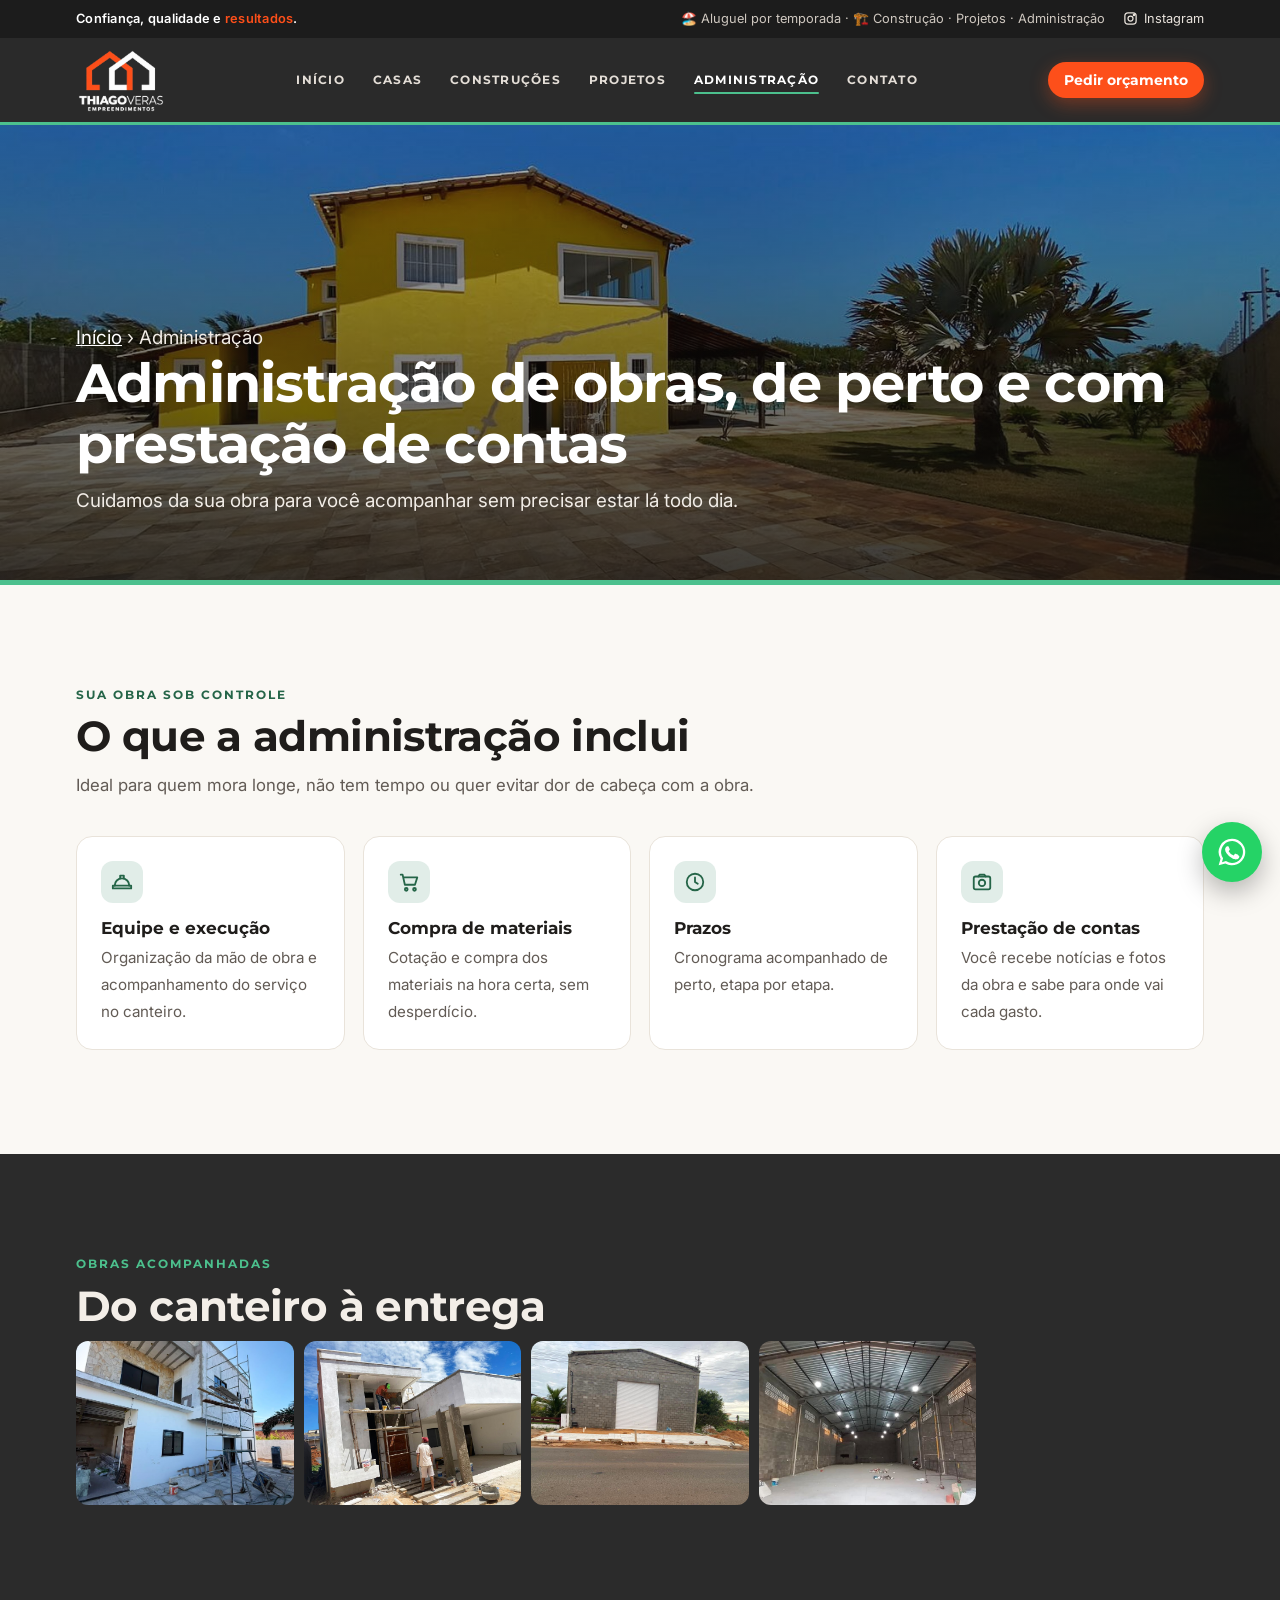
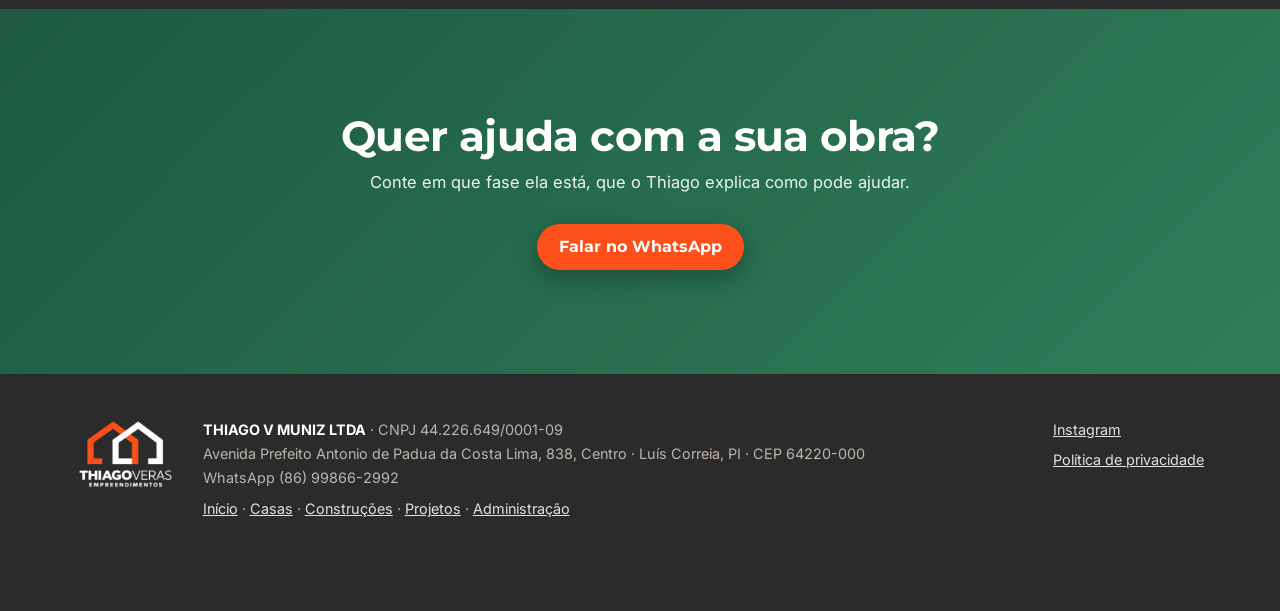
==== commit 7030f54b: "Capas das categorias: troca fotos de parede crua por obras acabadas Co-Authored-By: Claude Sonnet 5." ====
--- a/administracao.html
+++ b/administracao.html
@@ -7,10 +7,11 @@
 <meta name="description" content="Administração de obras em Luís Correia e região: equipe, compra de materiais, prazos e prestação de contas.">
 <meta property="og:title" content="Administração de obras — Thiago Veras Empreendimentos, Luís Correia, PI">
 <meta property="og:description" content="Administração de obras em Luís Correia e região: equipe, compra de materiais, prazos e prestação de contas.">
-<meta property="og:image" content="img/obra-casa.jpg">
+<meta property="og:image" content="img/casa-amarela-1.jpg">
 <meta property="og:type" content="website">
 <meta property="og:locale" content="pt_BR">
 <meta name="theme-color" content="#2b2b2b">
+<meta name="color-scheme" content="only light">
 <link rel="icon" type="image/png" href="favicon.png">
 <link rel="apple-touch-icon" href="icon-192.png">
 <link rel="preconnect" href="https://fonts.googleapis.com">
@@ -69,7 +70,7 @@
 
 <main id="topo">
   <section class="page-hero" style="padding:0">
-    <img src="img/obra-casa.jpg" alt="Casa em construção com entrada e calçada de pedra" fetchpriority="high">
+    <img src="img/casa-amarela-1.jpg" alt="Casa amarela de dois andares com área externa ampla" fetchpriority="high">
     <div class="wrap">
       <p class="crumb"><a href="index.html">Início</a> › Administração</p>
       <h1>Administração de obras, de perto e com prestação de contas</h1>
--- a/style.css
+++ b/style.css
@@ -1,22 +1,13 @@
 :root{
+  color-scheme:light;
   --bg:#faf8f4; --surface:#ffffff; --ink:#1f1d1b; --muted:#625b55; --line:#e9e3da;
   --brand:#fd4f1a; --brand-dark:#d93f0f; --brand-ink:#ffffff; --deep:#2b2b2b; --sea:#0e7c86; --sand:#f4ede2;
   --accent:#0e7c86; --accent-text:#0a6b74; --accent-hi:#2bb3c0; --faixa:linear-gradient(135deg,#0a5a62,#0e7c86);
   --radius:16px; --shadow:0 10px 30px rgba(31,29,27,.08);
   --font-head:"Montserrat",system-ui,sans-serif; --font-body:"Inter",system-ui,-apple-system,"Segoe UI",Roboto,sans-serif;
 }
-@media (prefers-color-scheme: dark){
-  :root:not([data-theme="light"]){
-    --bg:#171513; --surface:#221f1c; --ink:#f3eee8; --muted:#b4aaa0; --line:#38322c;
-    --brand:#ff6232; --brand-dark:#ff7a50; --deep:#111; --sea:#4fb7c1; --sand:#2a2622;
-    --shadow:0 10px 30px rgba(0,0,0,.35);
-  }
-}
-:root[data-theme="dark"]{
-  --bg:#171513; --surface:#221f1c; --ink:#f3eee8; --muted:#b4aaa0; --line:#38322c;
-  --brand:#ff6232; --brand-dark:#ff7a50; --deep:#111; --sea:#4fb7c1; --sand:#2a2622;
-  --shadow:0 10px 30px rgba(0,0,0,.35);
-}
+
+
 *{box-sizing:border-box}
 html{scroll-behavior:smooth;scroll-padding-top:96px}
 body{margin:0;background:var(--bg);color:var(--ink);font:16.5px/1.65 var(--font-body);-webkit-font-smoothing:antialiased}
@@ -215,7 +206,7 @@
 .book .resumo{background:var(--bg);border:1px dashed var(--line);border-radius:12px;padding:12px 14px;font-size:.95rem;min-height:3.2em}
 .book .resumo b{font-size:1.05rem}
 .book .erro{color:#b3261e;font-weight:600;margin:0;font-size:.92rem}
-@media(prefers-color-scheme:dark){:root:not([data-theme="light"]) .book .erro{color:#ff8a80}}
+
 .book .btn{width:100%}
 .book .nota{margin:0;color:var(--muted);font-size:.82rem;text-align:center}
 
@@ -329,12 +320,7 @@
 body.tema-construcoes{--accent:#fd4f1a;--accent-text:#c2380a;--accent-hi:#fd4f1a;--faixa:#2b2b2b}
 body.tema-projetos{--accent:#1f4e8c;--accent-text:#1f4e8c;--accent-hi:#5b94e6;--faixa:linear-gradient(135deg,#143560,#1f4e8c)}
 body.tema-administracao{--accent:#2f7d5b;--accent-text:#256548;--accent-hi:#4cc08d;--faixa:linear-gradient(135deg,#1d5a40,#2f7d5b)}
-@media(prefers-color-scheme:dark){
-  body.tema-inicio,body.tema-casas{--accent-text:#5cc8d3}
-  body.tema-construcoes{--accent-text:#ff7a50}
-  body.tema-projetos{--accent:#3b6fb8;--accent-text:#86b2f2}
-  body.tema-administracao{--accent:#3c946e;--accent-text:#6cd3a2}
-}
+
 .build .eyebrow,.build .lead strong{color:var(--accent-hi)}
 .area::after{content:"";position:absolute;left:0;right:0;bottom:0;height:6px;background:var(--c,var(--brand))}
 .area.t-casas{--c:#0e7c86;--cl:#4fd0dc}
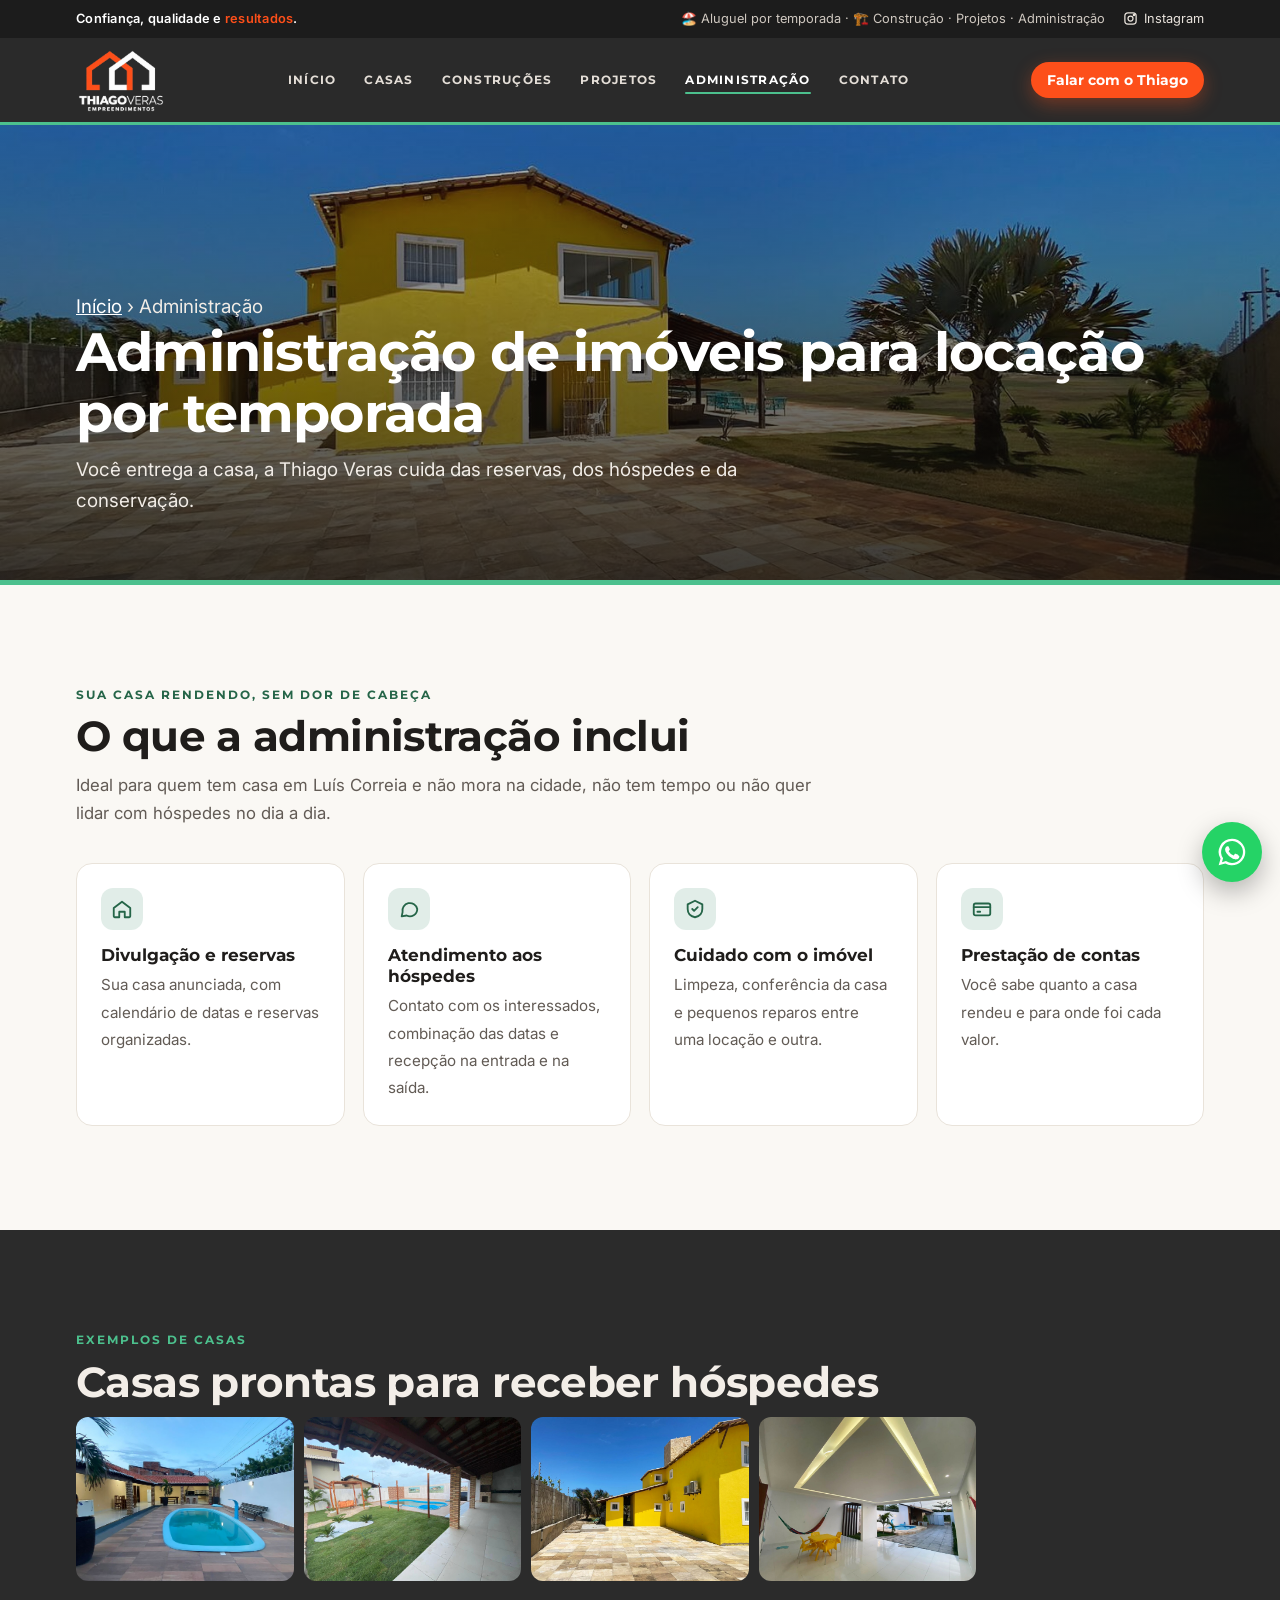
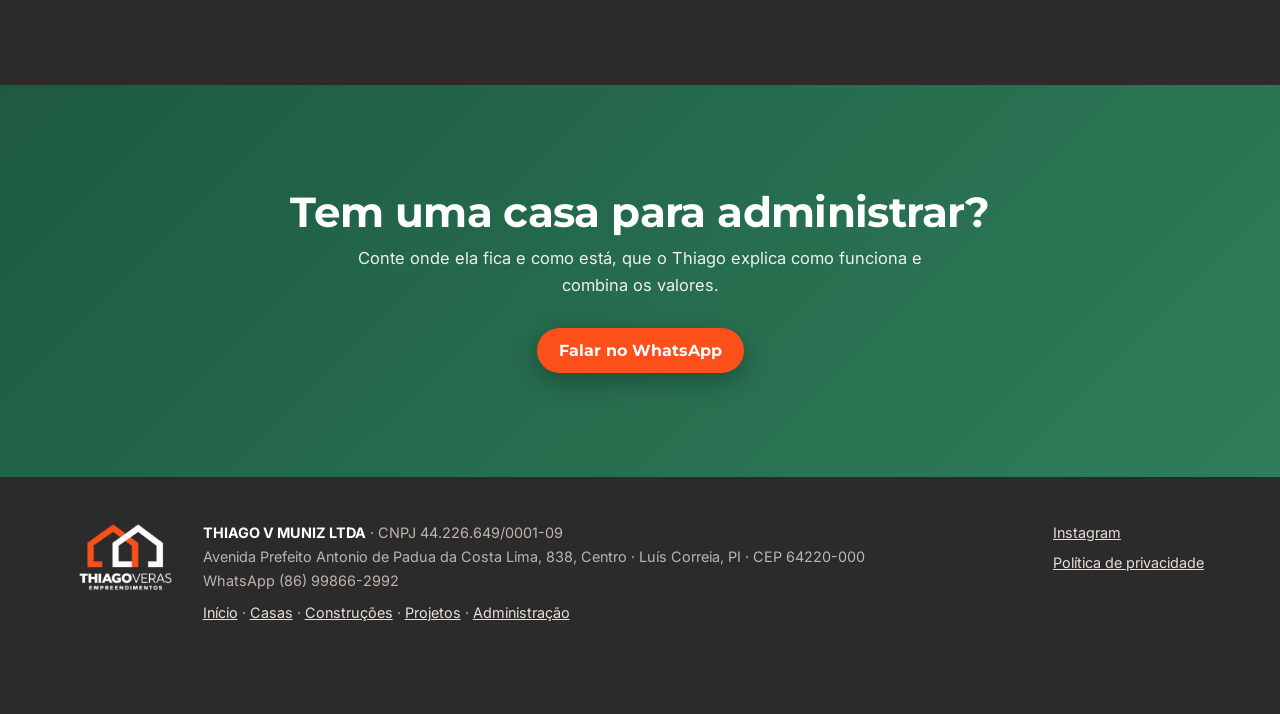
==== commit 0bd4106d: "Administração: passa a ser administração de imóveis para locação por temporada Co-Authored-By: Claud" ====
--- a/administracao.html
+++ b/administracao.html
@@ -3,10 +3,10 @@
 <head>
 <meta charset="utf-8">
 <meta name="viewport" content="width=device-width, initial-scale=1">
-<title>Administração de obras — Thiago Veras Empreendimentos, Luís Correia, PI</title>
-<meta name="description" content="Administração de obras em Luís Correia e região: equipe, compra de materiais, prazos e prestação de contas.">
-<meta property="og:title" content="Administração de obras — Thiago Veras Empreendimentos, Luís Correia, PI">
-<meta property="og:description" content="Administração de obras em Luís Correia e região: equipe, compra de materiais, prazos e prestação de contas.">
+<title>Administração de imóveis para temporada — Thiago Veras Empreendimentos, Luís Correia, PI</title>
+<meta name="description" content="Entregue sua casa para o Thiago administrar e cuidar da locação por temporada em Luís Correia, PI: reservas, hóspedes, limpeza e prestação de contas.">
+<meta property="og:title" content="Administração de imóveis para temporada — Thiago Veras Empreendimentos, Luís Correia, PI">
+<meta property="og:description" content="Entregue sua casa para o Thiago administrar e cuidar da locação por temporada em Luís Correia, PI: reservas, hóspedes, limpeza e prestação de contas.">
 <meta property="og:image" content="img/casa-amarela-1.jpg">
 <meta property="og:type" content="website">
 <meta property="og:locale" content="pt_BR">
@@ -18,7 +18,7 @@
 <link rel="preconnect" href="https://fonts.gstatic.com" crossorigin>
 <link href="https://fonts.googleapis.com/css2?family=Montserrat:wght@600;700;800&family=Inter:wght@400;500;600&display=swap" rel="stylesheet">
 <link rel="stylesheet" href="style.css">
-</head><body class="tema-administracao" data-msg="Olá, Thiago! Quero falar sobre administração de obra.">
+</head><body class="tema-administracao" data-msg="Olá, Thiago! Tenho uma casa e quero falar sobre administração para locação.">
 
 <div class="topbar">
   <div class="wrap">
@@ -42,7 +42,7 @@
       <a href="#contato">Contato</a>
     </nav>
     <div class="head-cta">
-      <a class="btn small wa-link" data-msg="Olá, Thiago! Quero falar sobre administração de obra." href="#" rel="noopener">Pedir orçamento</a>
+      <a class="btn small wa-link" data-msg="Olá, Thiago! Tenho uma casa e quero falar sobre administração para locação." href="#" rel="noopener">Falar com o Thiago</a>
       <button type="button" class="burger" aria-label="Abrir menu" aria-expanded="false" aria-controls="menu-cel"><svg viewBox="0 0 24 24" fill="none" stroke="currentColor" stroke-width="2.2" stroke-linecap="round" aria-hidden="true"><path d="M4 7h16M4 12h16M4 17h16"/></svg></button>
     </div>
   </div>
@@ -73,42 +73,42 @@
     <img src="img/casa-amarela-1.jpg" alt="Casa amarela de dois andares com área externa ampla" fetchpriority="high">
     <div class="wrap">
       <p class="crumb"><a href="index.html">Início</a> › Administração</p>
-      <h1>Administração de obras, de perto e com prestação de contas</h1>
-      <p>Cuidamos da sua obra para você acompanhar sem precisar estar lá todo dia.</p>
+      <h1>Administração de imóveis para locação por temporada</h1>
+      <p>Você entrega a casa, a Thiago Veras cuida das reservas, dos hóspedes e da conservação.</p>
     </div>
   </section>
 
   <section>
     <div class="wrap">
-      <p class="eyebrow">Sua obra sob controle</p>
+      <p class="eyebrow">Sua casa rendendo, sem dor de cabeça</p>
       <h2>O que a administração inclui</h2>
-      <p class="lead">Ideal para quem mora longe, não tem tempo ou quer evitar dor de cabeça com a obra.</p>
+      <p class="lead">Ideal para quem tem casa em Luís Correia e não mora na cidade, não tem tempo ou não quer lidar com hóspedes no dia a dia.</p>
       <div class="servicos">
-        <div class="servico"><i class="ico"><svg viewBox="0 0 24 24" fill="none" stroke="currentColor" stroke-width="2" stroke-linecap="round" stroke-linejoin="round" aria-hidden="true"><path d="M4 16a8 8 0 0 1 16 0"/><path d="M2 16h20v3H2z"/><path d="M10 8V5h4v3"/></svg></i><b>Equipe e execução</b><span>Organização da mão de obra e acompanhamento do serviço no canteiro.</span></div>
-        <div class="servico"><i class="ico"><svg viewBox="0 0 24 24" fill="none" stroke="currentColor" stroke-width="2" stroke-linecap="round" stroke-linejoin="round" aria-hidden="true"><circle cx="9" cy="20" r="1.5"/><circle cx="18" cy="20" r="1.5"/><path d="M3 4h2l2.5 11h11L21 7H6"/></svg></i><b>Compra de materiais</b><span>Cotação e compra dos materiais na hora certa, sem desperdício.</span></div>
-        <div class="servico"><i class="ico"><svg viewBox="0 0 24 24" fill="none" stroke="currentColor" stroke-width="2" stroke-linecap="round" stroke-linejoin="round" aria-hidden="true"><circle cx="12" cy="12" r="9"/><path d="M12 7v5l3 2"/></svg></i><b>Prazos</b><span>Cronograma acompanhado de perto, etapa por etapa.</span></div>
-        <div class="servico"><i class="ico"><svg viewBox="0 0 24 24" fill="none" stroke="currentColor" stroke-width="2" stroke-linecap="round" stroke-linejoin="round" aria-hidden="true"><rect x="3" y="6" width="18" height="14" rx="2"/><circle cx="12" cy="13" r="3.5"/><path d="M8 6l1.5-2h5L16 6"/></svg></i><b>Prestação de contas</b><span>Você recebe notícias e fotos da obra e sabe para onde vai cada gasto.</span></div>
+        <div class="servico"><i class="ico"><svg viewBox="0 0 24 24" fill="none" stroke="currentColor" stroke-width="2" stroke-linecap="round" stroke-linejoin="round" aria-hidden="true"><path d="M3 11l9-7 9 7v9a1 1 0 0 1-1 1h-5v-6H9v6H4a1 1 0 0 1-1-1z"/></svg></i><b>Divulgação e reservas</b><span>Sua casa anunciada, com calendário de datas e reservas organizadas.</span></div>
+        <div class="servico"><i class="ico"><svg viewBox="0 0 24 24" fill="none" stroke="currentColor" stroke-width="2" stroke-linecap="round" stroke-linejoin="round" aria-hidden="true"><path d="M21 12a8 8 0 0 1-11.6 7.1L4 20l1-4.6A8 8 0 1 1 21 12z"/></svg></i><b>Atendimento aos hóspedes</b><span>Contato com os interessados, combinação das datas e recepção na entrada e na saída.</span></div>
+        <div class="servico"><i class="ico"><svg viewBox="0 0 24 24" fill="none" stroke="currentColor" stroke-width="2" stroke-linecap="round" stroke-linejoin="round" aria-hidden="true"><path d="M12 3l8 4v5c0 5-3.5 8-8 9-4.5-1-8-4-8-9V7z"/><path d="M9 12l2 2 4-4"/></svg></i><b>Cuidado com o imóvel</b><span>Limpeza, conferência da casa e pequenos reparos entre uma locação e outra.</span></div>
+        <div class="servico"><i class="ico"><svg viewBox="0 0 24 24" fill="none" stroke="currentColor" stroke-width="2" stroke-linecap="round" stroke-linejoin="round" aria-hidden="true"><rect x="3" y="6" width="18" height="13" rx="2"/><path d="M3 10h18M7 15h3"/></svg></i><b>Prestação de contas</b><span>Você sabe quanto a casa rendeu e para onde foi cada valor.</span></div>
       </div>
     </div>
   </section>
 
   <section class="build">
     <div class="wrap">
-      <p class="eyebrow">Obras acompanhadas</p>
-      <h2>Do canteiro à entrega</h2>
-      <div class="gallery" data-galeria="Obras">
-        <button type="button"><img loading="lazy" src="img/obra-sobrado.jpg" alt="Sobrado em construção com andaime"></button>
-        <button type="button"><img loading="lazy" src="img/obra-casa.jpg" alt="Casa em construção com entrada e calçada de pedra"></button>
-        <button type="button"><img loading="lazy" src="img/obra-galpao.jpg" alt="Fachada de galpão de blocos com portão de enrolar"></button>
-        <button type="button"><img loading="lazy" src="img/obra-galpao-interno.jpg" alt="Interior de galpão amplo com telhado metálico"></button>
+      <p class="eyebrow">Exemplos de casas</p>
+      <h2>Casas prontas para receber hóspedes</h2>
+      <div class="gallery" data-galeria="Casas">
+        <button type="button"><img loading="lazy" src="img/casa-piscina-1.jpg" alt="Casa com piscina e área gourmet"></button>
+        <button type="button"><img loading="lazy" src="img/casa-pergolado-1.jpg" alt="Casa com jardim, pergolado e piscina"></button>
+        <button type="button"><img loading="lazy" src="img/casa-amarela-2.jpg" alt="Casa amarela de dois andares"></button>
+        <button type="button"><img loading="lazy" src="img/casa-piscina-3.jpg" alt="Varanda com rede e forro rebaixado"></button>
       </div>
     </div>
   </section>
 
   <section class="cta" id="contato">
     <div class="wrap">
-      <h2>Quer ajuda com a sua obra?</h2>
-      <p>Conte em que fase ela está, que o Thiago explica como pode ajudar.</p>
+      <h2>Tem uma casa para administrar?</h2>
+      <p>Conte onde ela fica e como está, que o Thiago explica como funciona e combina os valores.</p>
       <a class="btn wa-link" href="#" rel="noopener">Falar no WhatsApp</a>
     </div>
   </section>
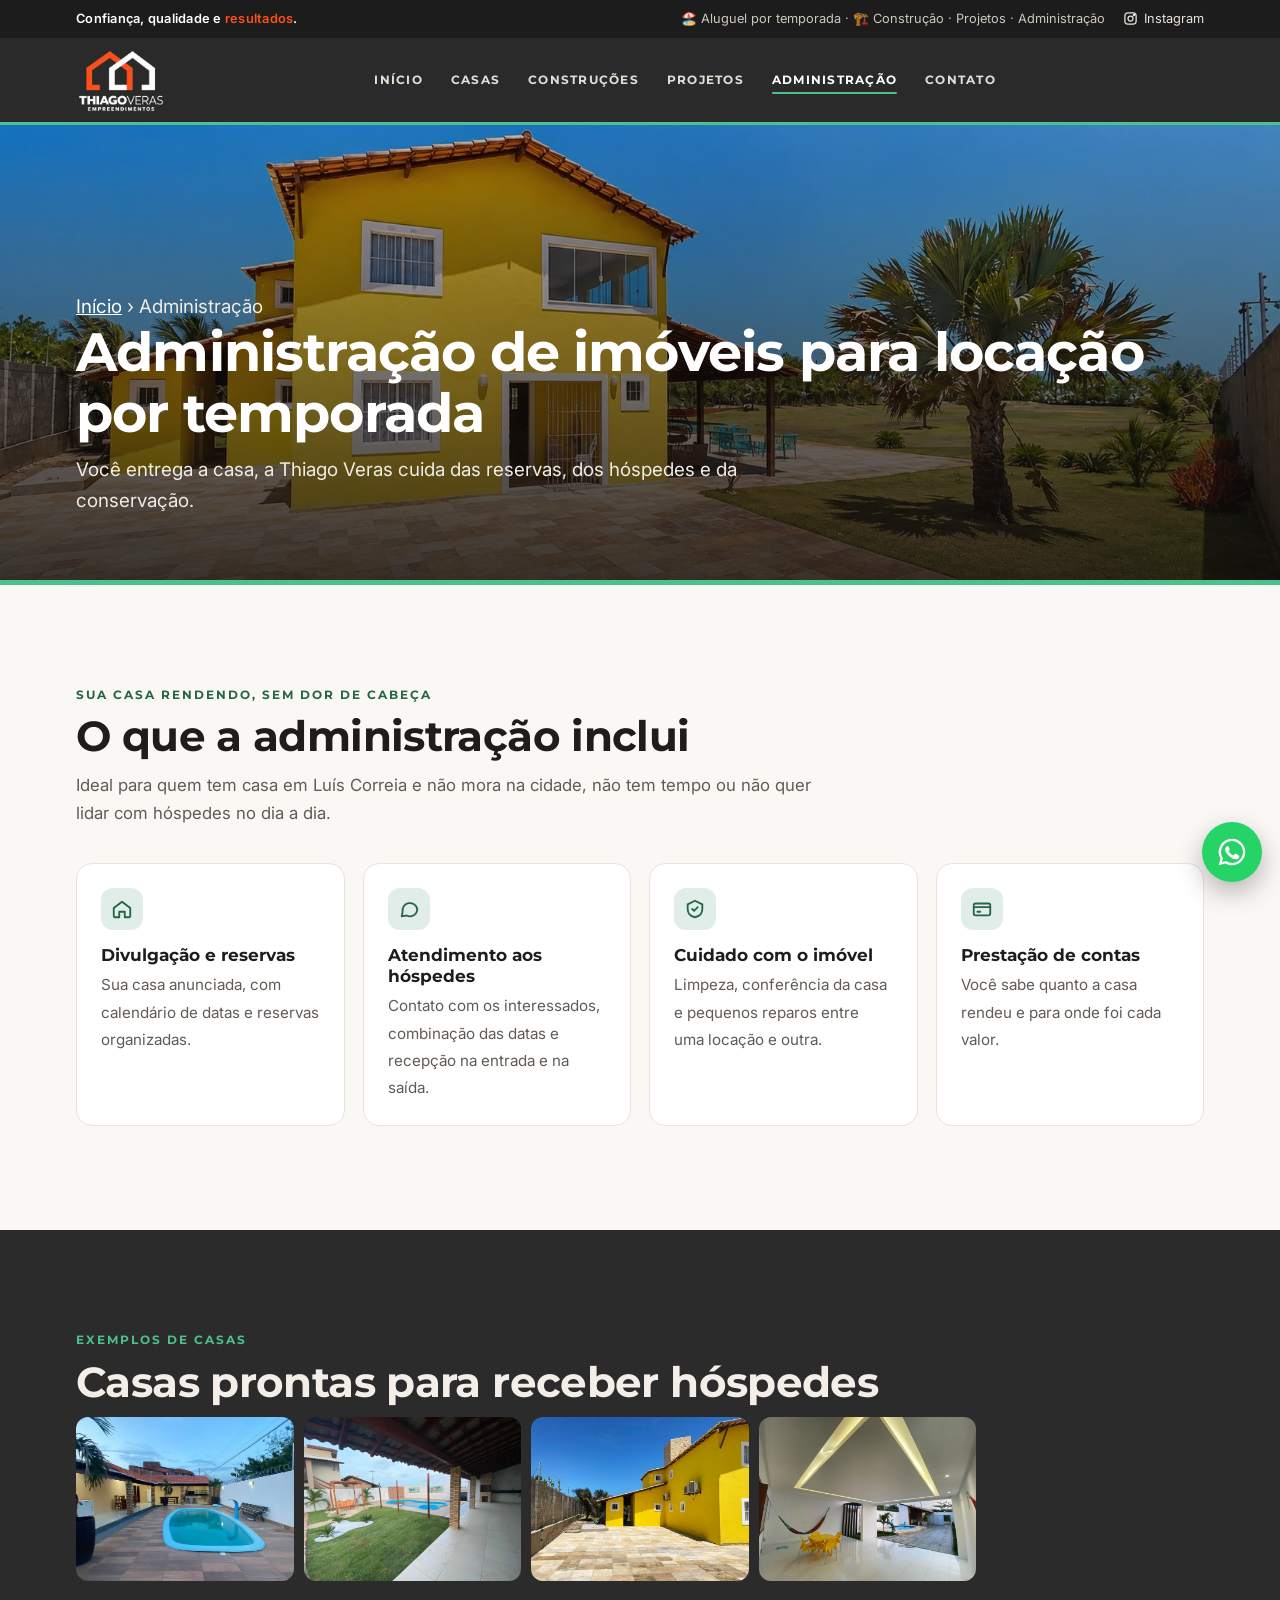
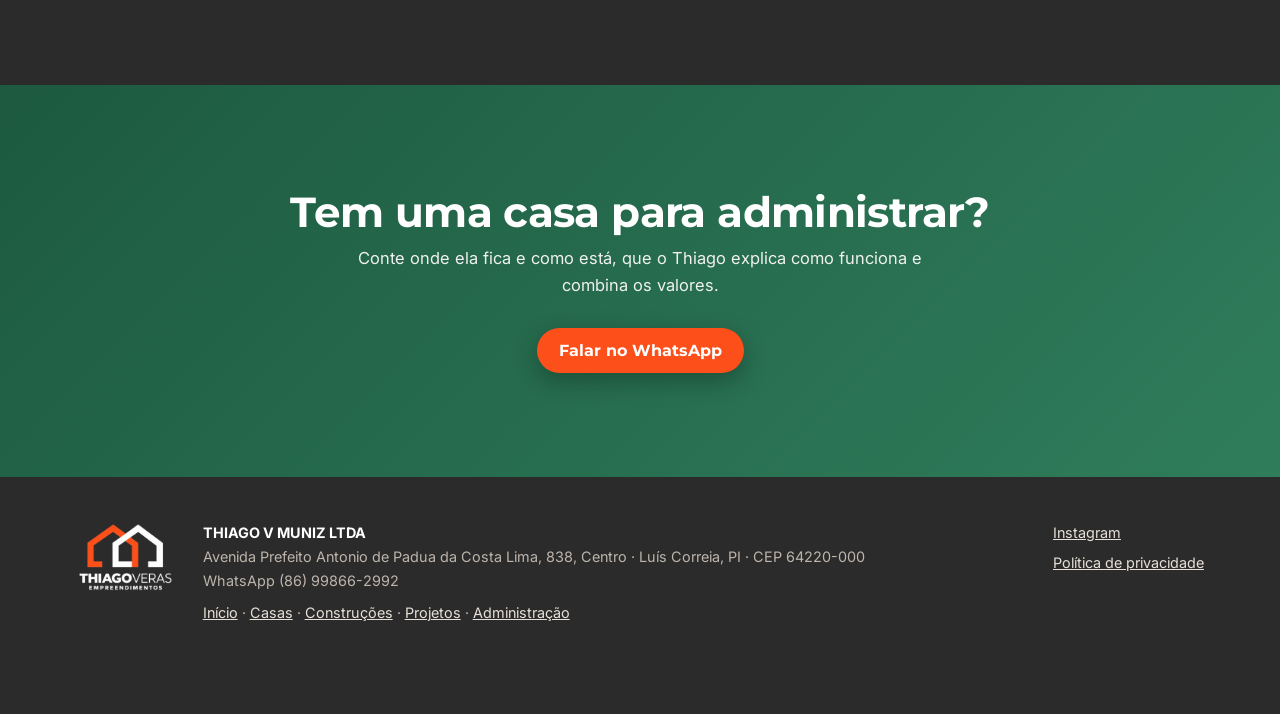
==== commit 8ea85bc6: "Atualiza capa de Administração e simplifica cabeçalho e rodapé" ====
--- a/administracao.html
+++ b/administracao.html
@@ -7,7 +7,7 @@
 <meta name="description" content="Entregue sua casa para o Thiago administrar e cuidar da locação por temporada em Luís Correia, PI: reservas, hóspedes, limpeza e prestação de contas.">
 <meta property="og:title" content="Administração de imóveis para temporada — Thiago Veras Empreendimentos, Luís Correia, PI">
 <meta property="og:description" content="Entregue sua casa para o Thiago administrar e cuidar da locação por temporada em Luís Correia, PI: reservas, hóspedes, limpeza e prestação de contas.">
-<meta property="og:image" content="img/casa-amarela-1.jpg">
+<meta property="og:image" content="img/casa-amarela-capa.jpg">
 <meta property="og:type" content="website">
 <meta property="og:locale" content="pt_BR">
 <meta name="theme-color" content="#2b2b2b">
@@ -42,7 +42,7 @@
       <a href="#contato">Contato</a>
     </nav>
     <div class="head-cta">
-      <a class="btn small wa-link" data-msg="Olá, Thiago! Tenho uma casa e quero falar sobre administração para locação." href="#" rel="noopener">Falar com o Thiago</a>
+      <!-- Sem CTA no cabeçalho desta página -->
       <button type="button" class="burger" aria-label="Abrir menu" aria-expanded="false" aria-controls="menu-cel"><svg viewBox="0 0 24 24" fill="none" stroke="currentColor" stroke-width="2.2" stroke-linecap="round" aria-hidden="true"><path d="M4 7h16M4 12h16M4 17h16"/></svg></button>
     </div>
   </div>
@@ -70,7 +70,7 @@
 
 <main id="topo">
   <section class="page-hero" style="padding:0">
-    <img src="img/casa-amarela-1.jpg" alt="Casa amarela de dois andares com área externa ampla" fetchpriority="high">
+    <img src="img/casa-amarela-capa.jpg" alt="Casa amarela de dois andares com área externa ampla" fetchpriority="high">
     <div class="wrap">
       <p class="crumb"><a href="index.html">Início</a> › Administração</p>
       <h1>Administração de imóveis para locação por temporada</h1>
@@ -118,7 +118,7 @@
   <div class="wrap grid">
     <img src="img/logo.png" alt="Thiago Veras Empreendimentos" width="99" height="70">
     <div>
-      <div><b>THIAGO V MUNIZ LTDA</b> · CNPJ 44.226.649/0001-09</div>
+      <div><b>THIAGO V MUNIZ LTDA</b></div>
       <div>Avenida Prefeito Antonio de Padua da Costa Lima, 838, Centro · Luís Correia, PI · CEP 64220-000</div>
       <div>WhatsApp (86) 99866-2992</div>
       <div style="margin-top:8px"><a href="index.html">Início</a> · <a href="casas.html">Casas</a> · <a href="construcoes.html">Construções</a> · <a href="projetos.html">Projetos</a> · <a href="administracao.html">Administração</a></div>
--- a/style.css
+++ b/style.css
@@ -185,8 +185,8 @@
 dialog{border:0;padding:0}
 dialog.gal{background:transparent;max-width:100vw;max-height:100vh;width:100vw;height:100vh;overflow:hidden}
 dialog.gal::backdrop{background:rgba(8,6,5,.94)}
-.gal .stage{position:absolute;inset:0;display:grid;place-items:center;padding:56px 12px 70px}
-.gal .stage img{max-width:100%;max-height:100%;object-fit:contain;border-radius:8px}
+.gal .stage{position:absolute;inset:0;display:grid;grid-template:minmax(0,1fr)/minmax(0,1fr);place-items:center;padding:56px 12px 70px}
+.gal .stage img{max-width:100%;max-height:calc(100vh - 126px);max-height:calc(100dvh - 126px);object-fit:contain;border-radius:8px}
 .gal .cap{position:absolute;left:0;right:0;bottom:18px;text-align:center;color:#e8e2dc;font-size:.92rem}
 .icon-btn{position:absolute;width:46px;height:46px;border-radius:50%;border:0;background:rgba(255,255,255,.14);color:#fff;font-size:1.6rem;line-height:1;cursor:pointer;display:grid;place-items:center}
 .icon-btn:hover{background:rgba(255,255,255,.26)}
